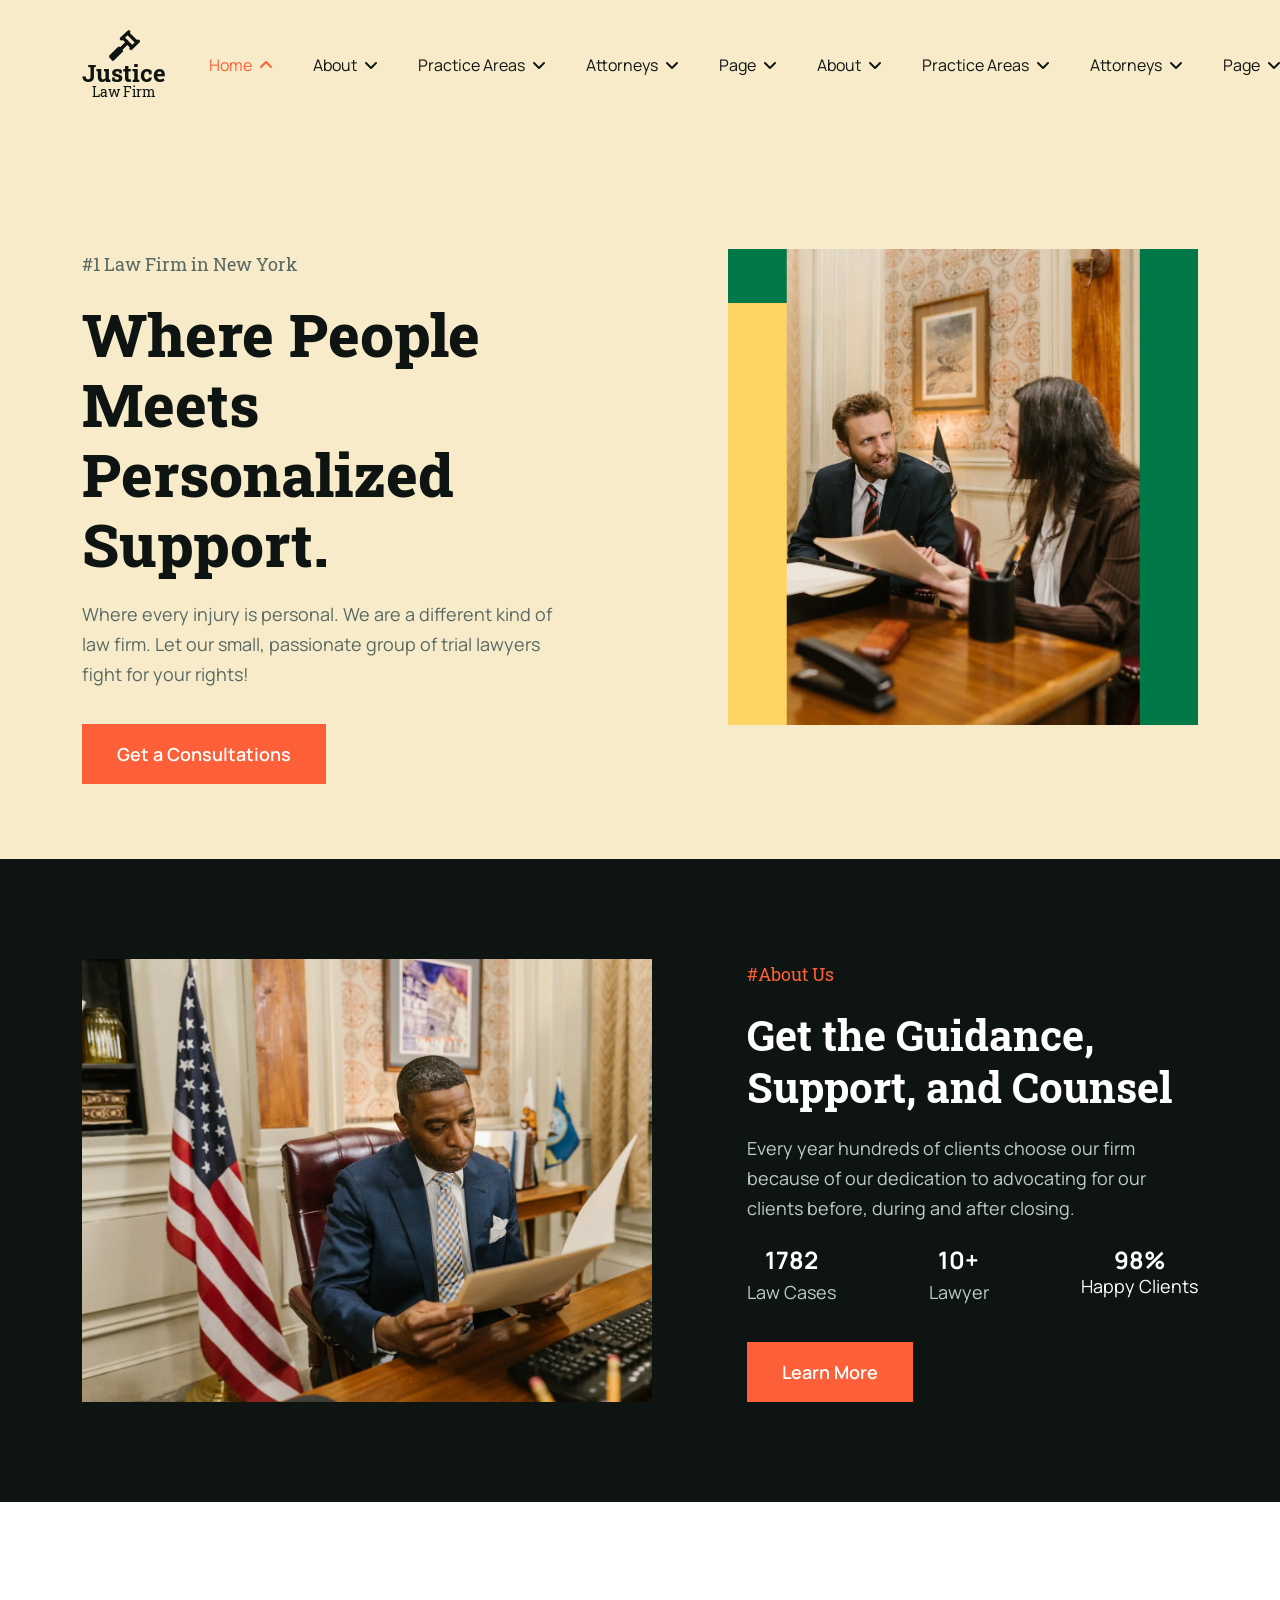
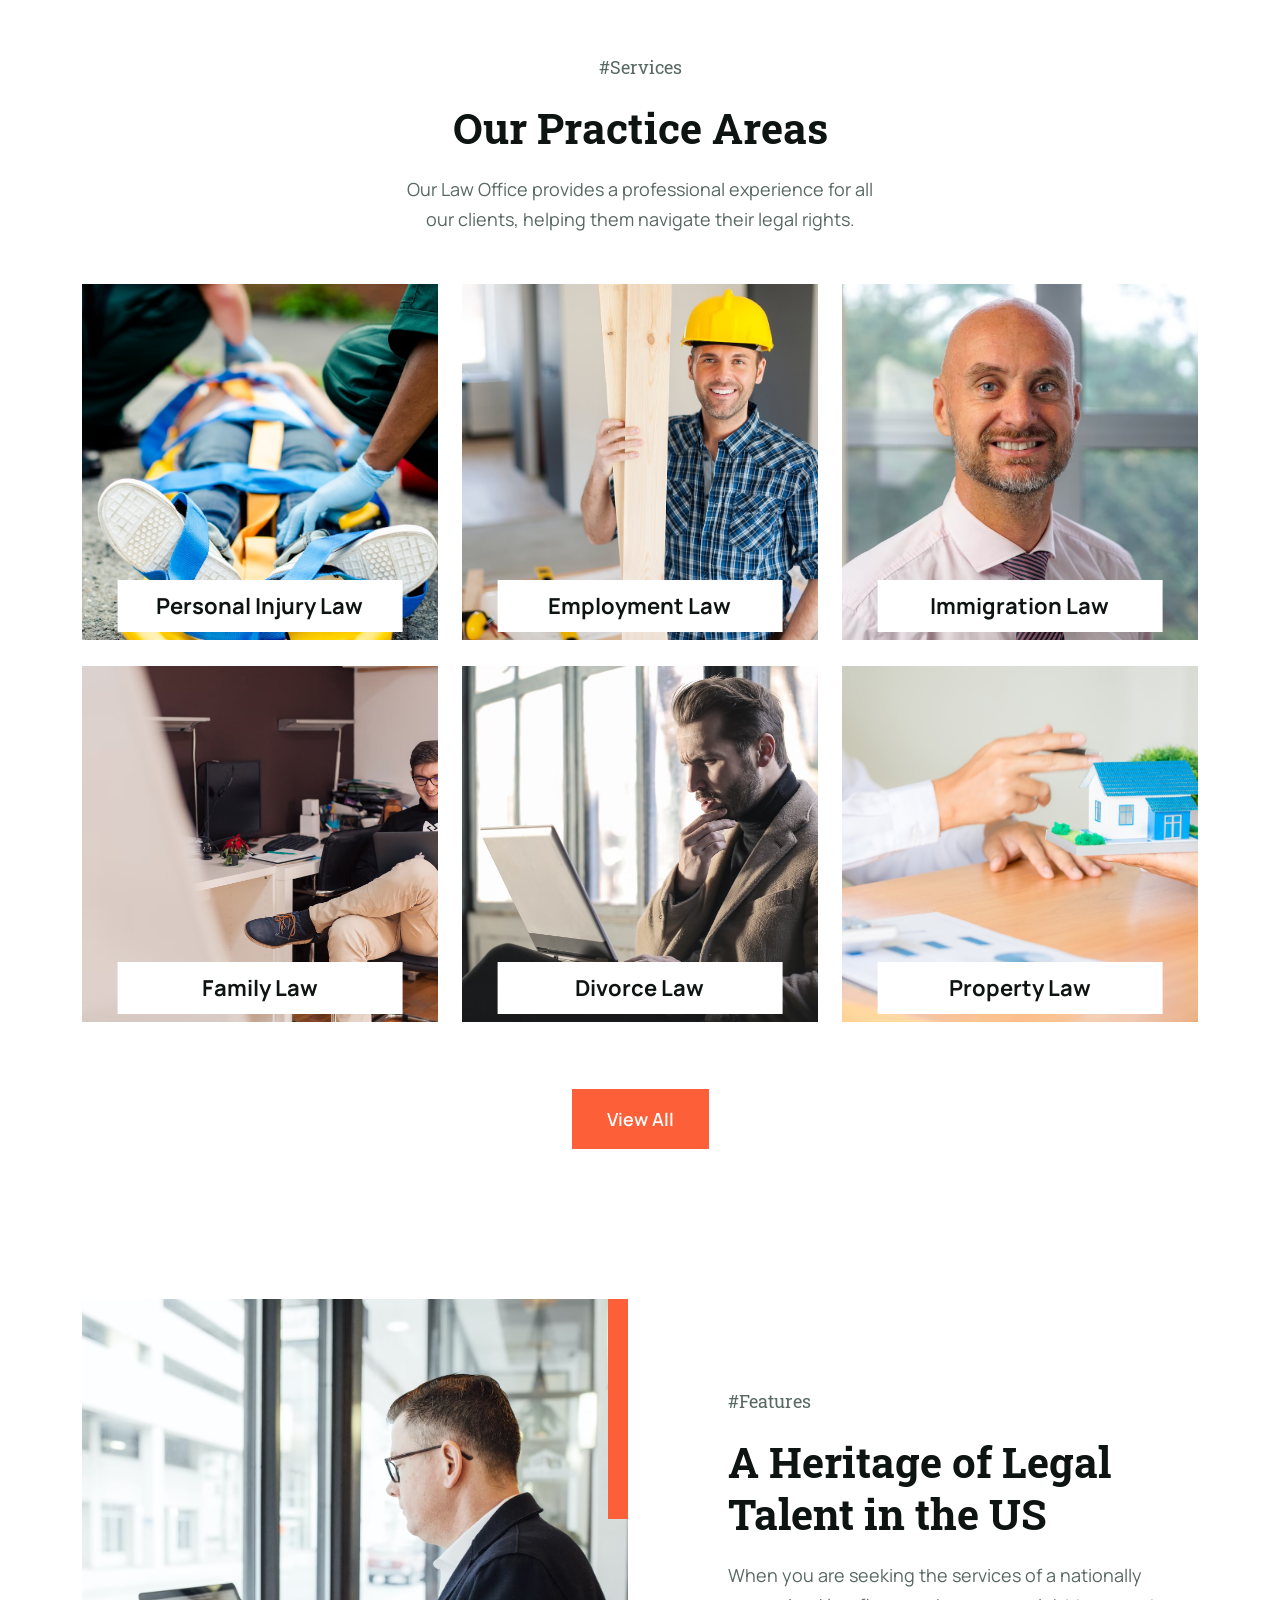
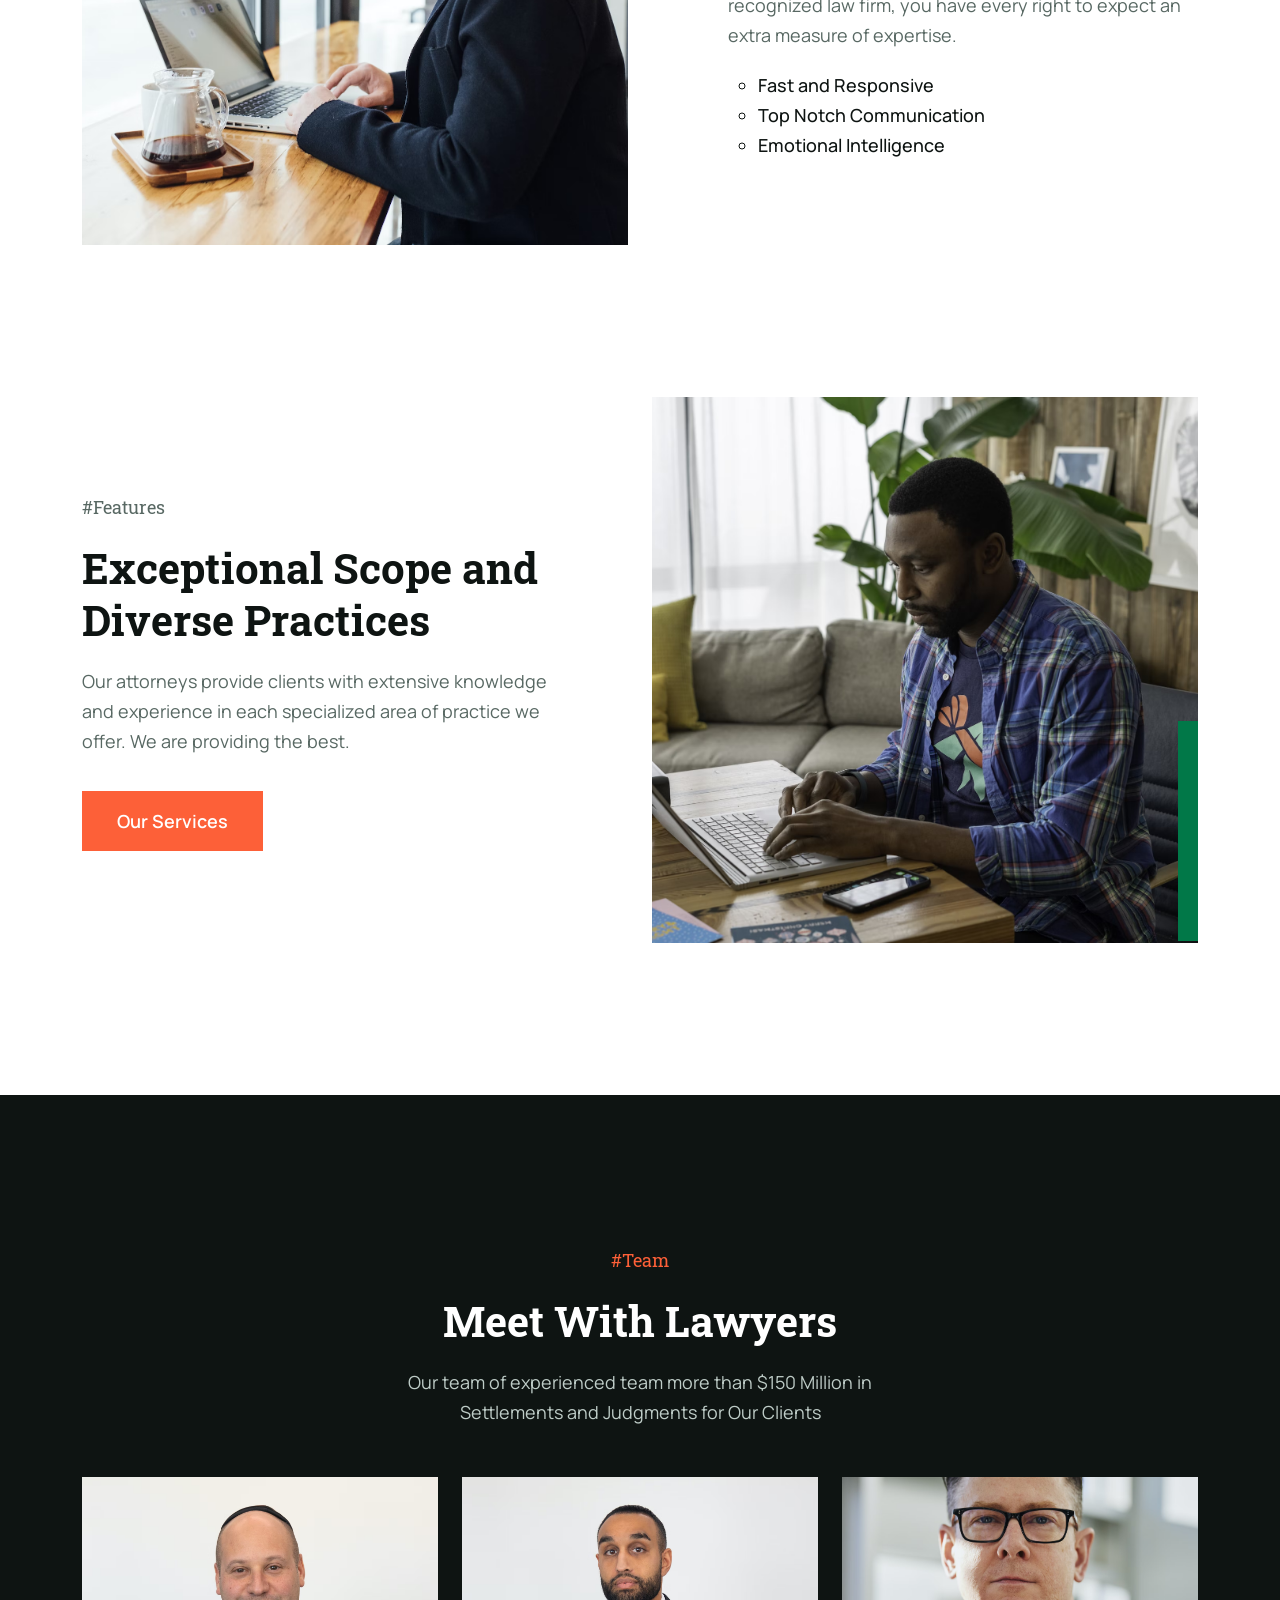
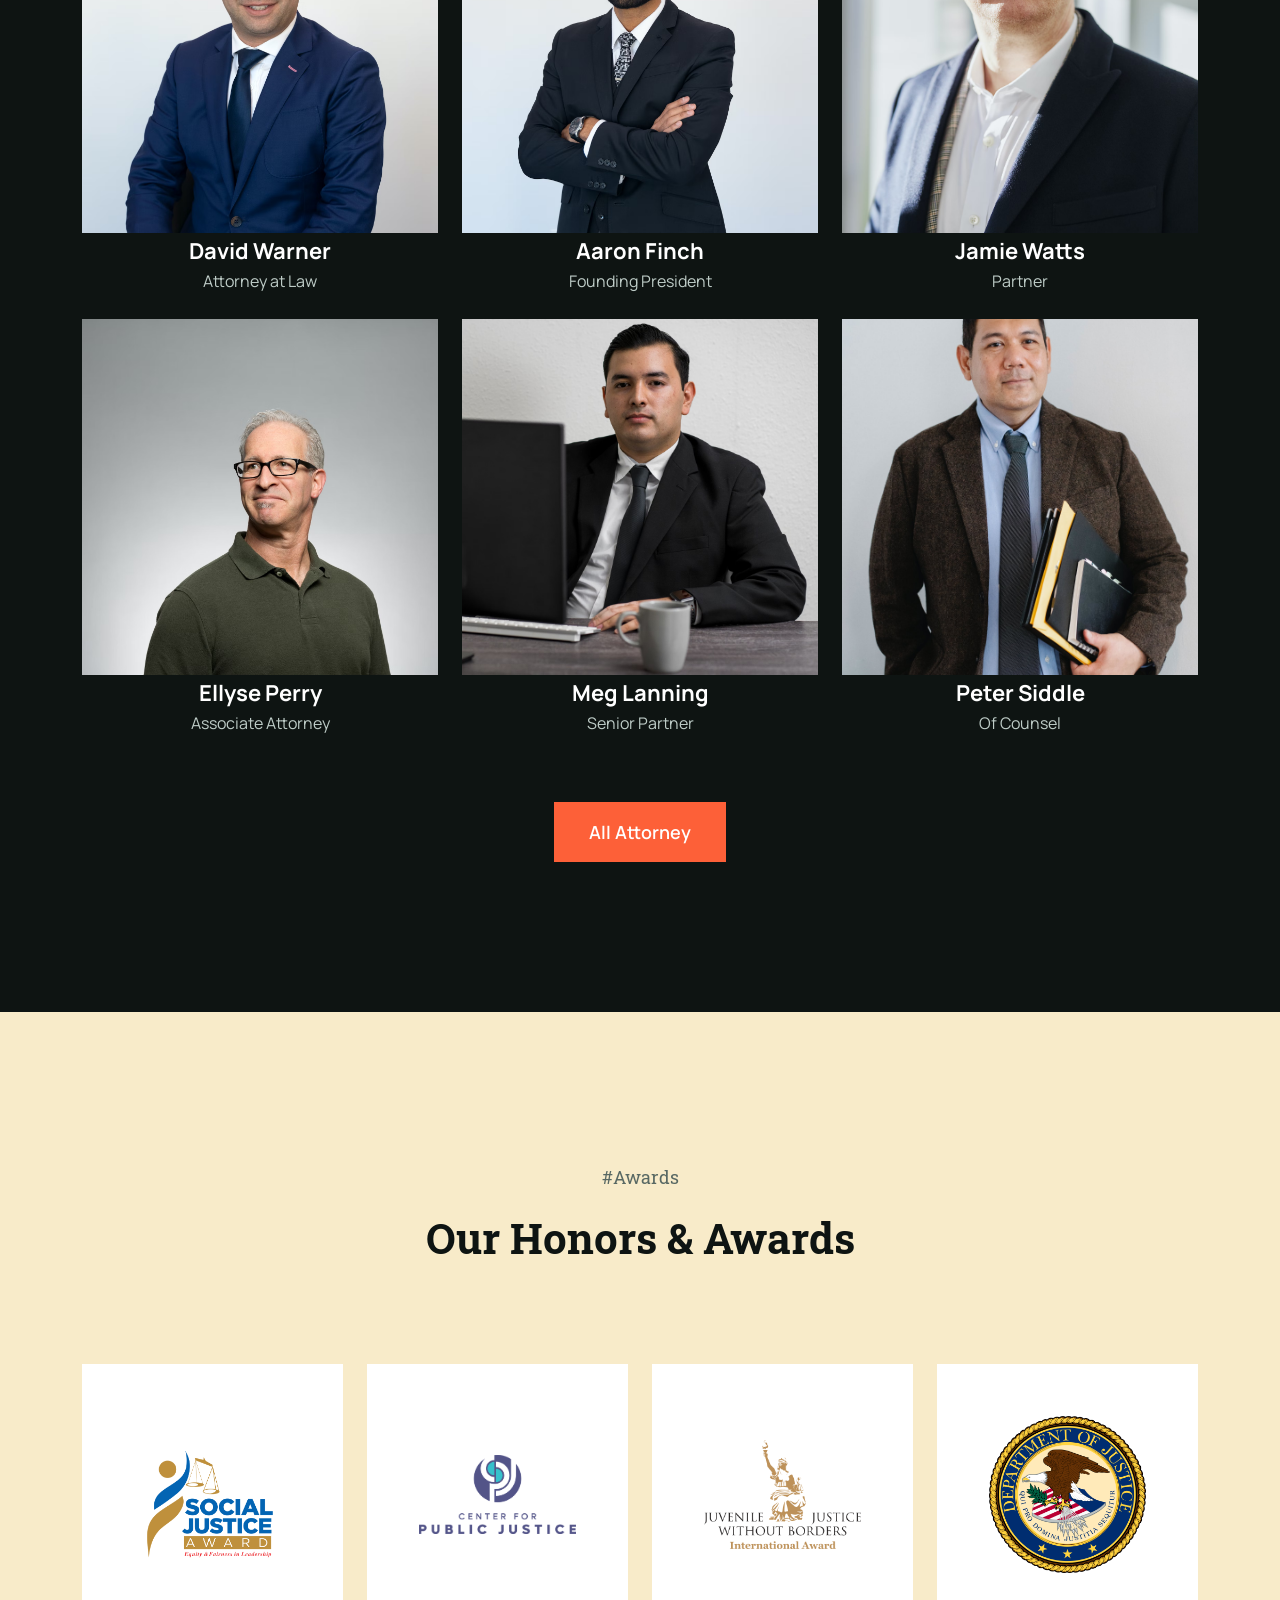
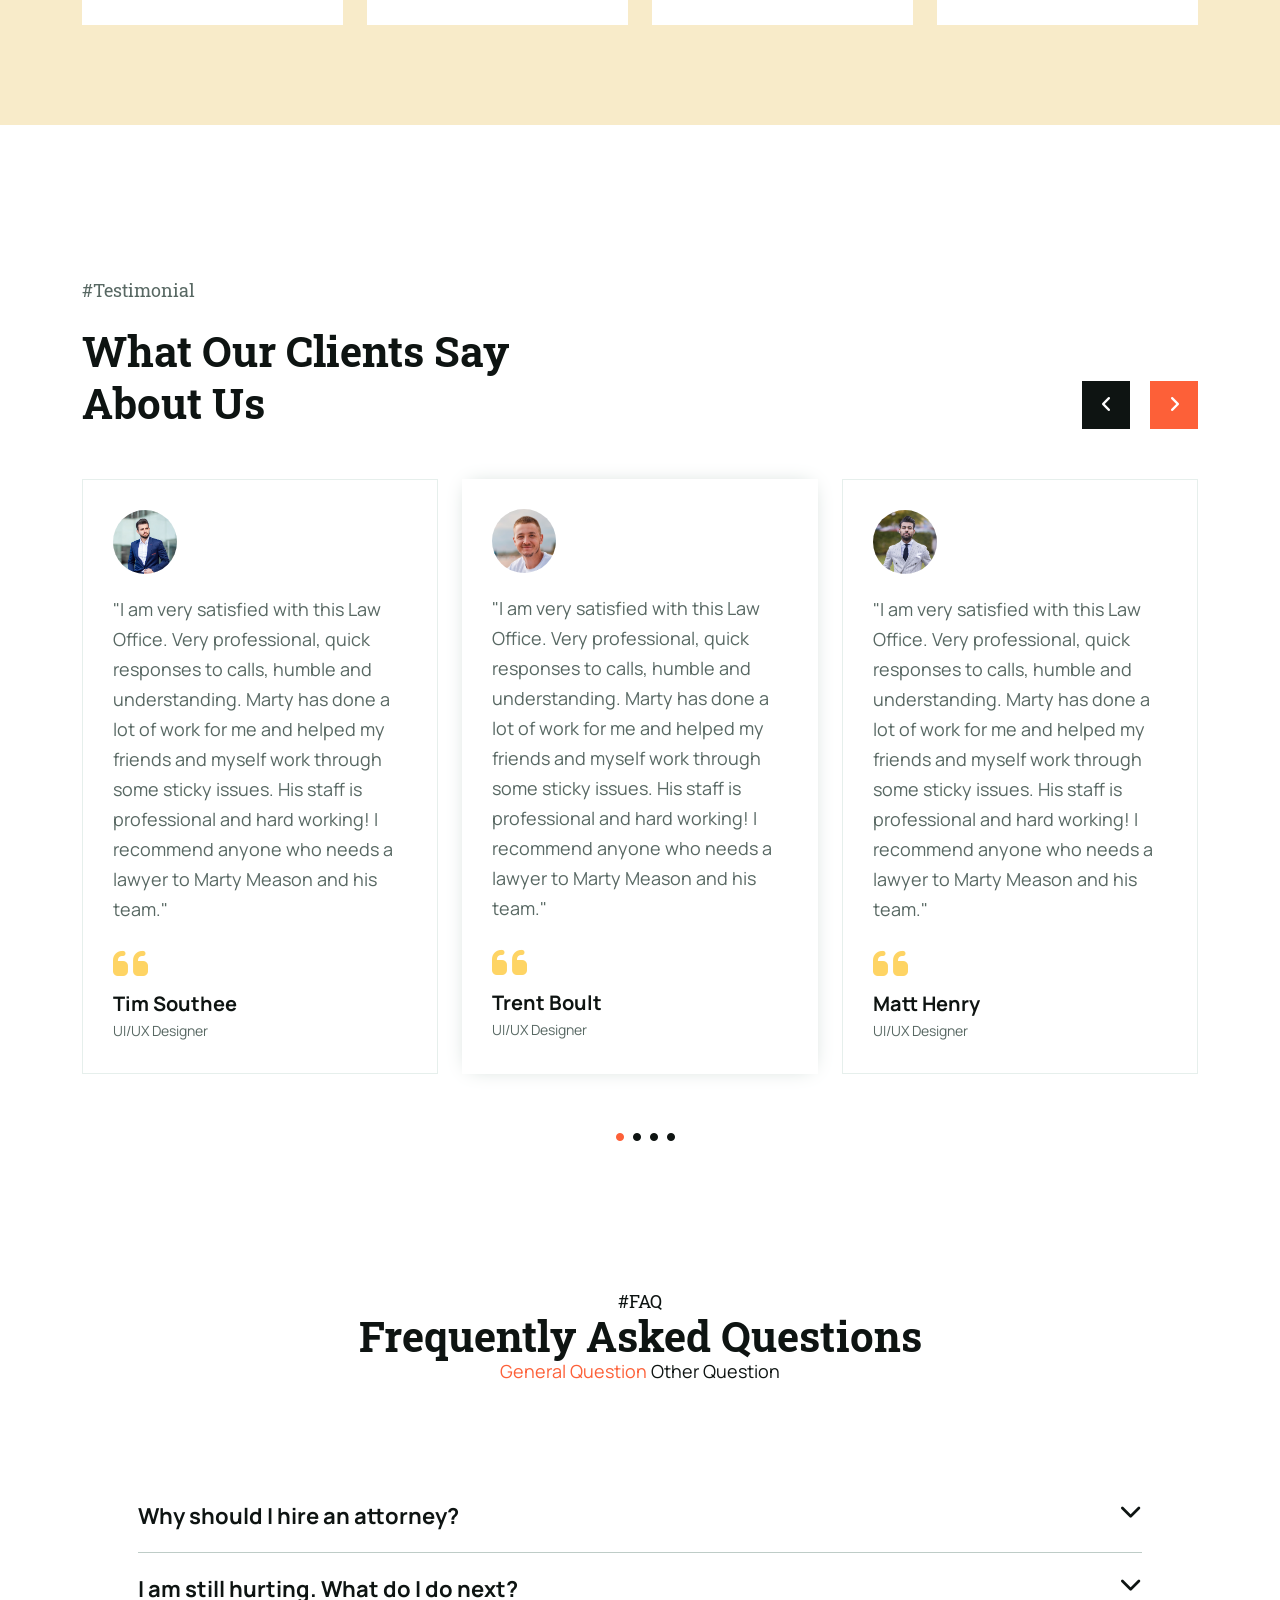
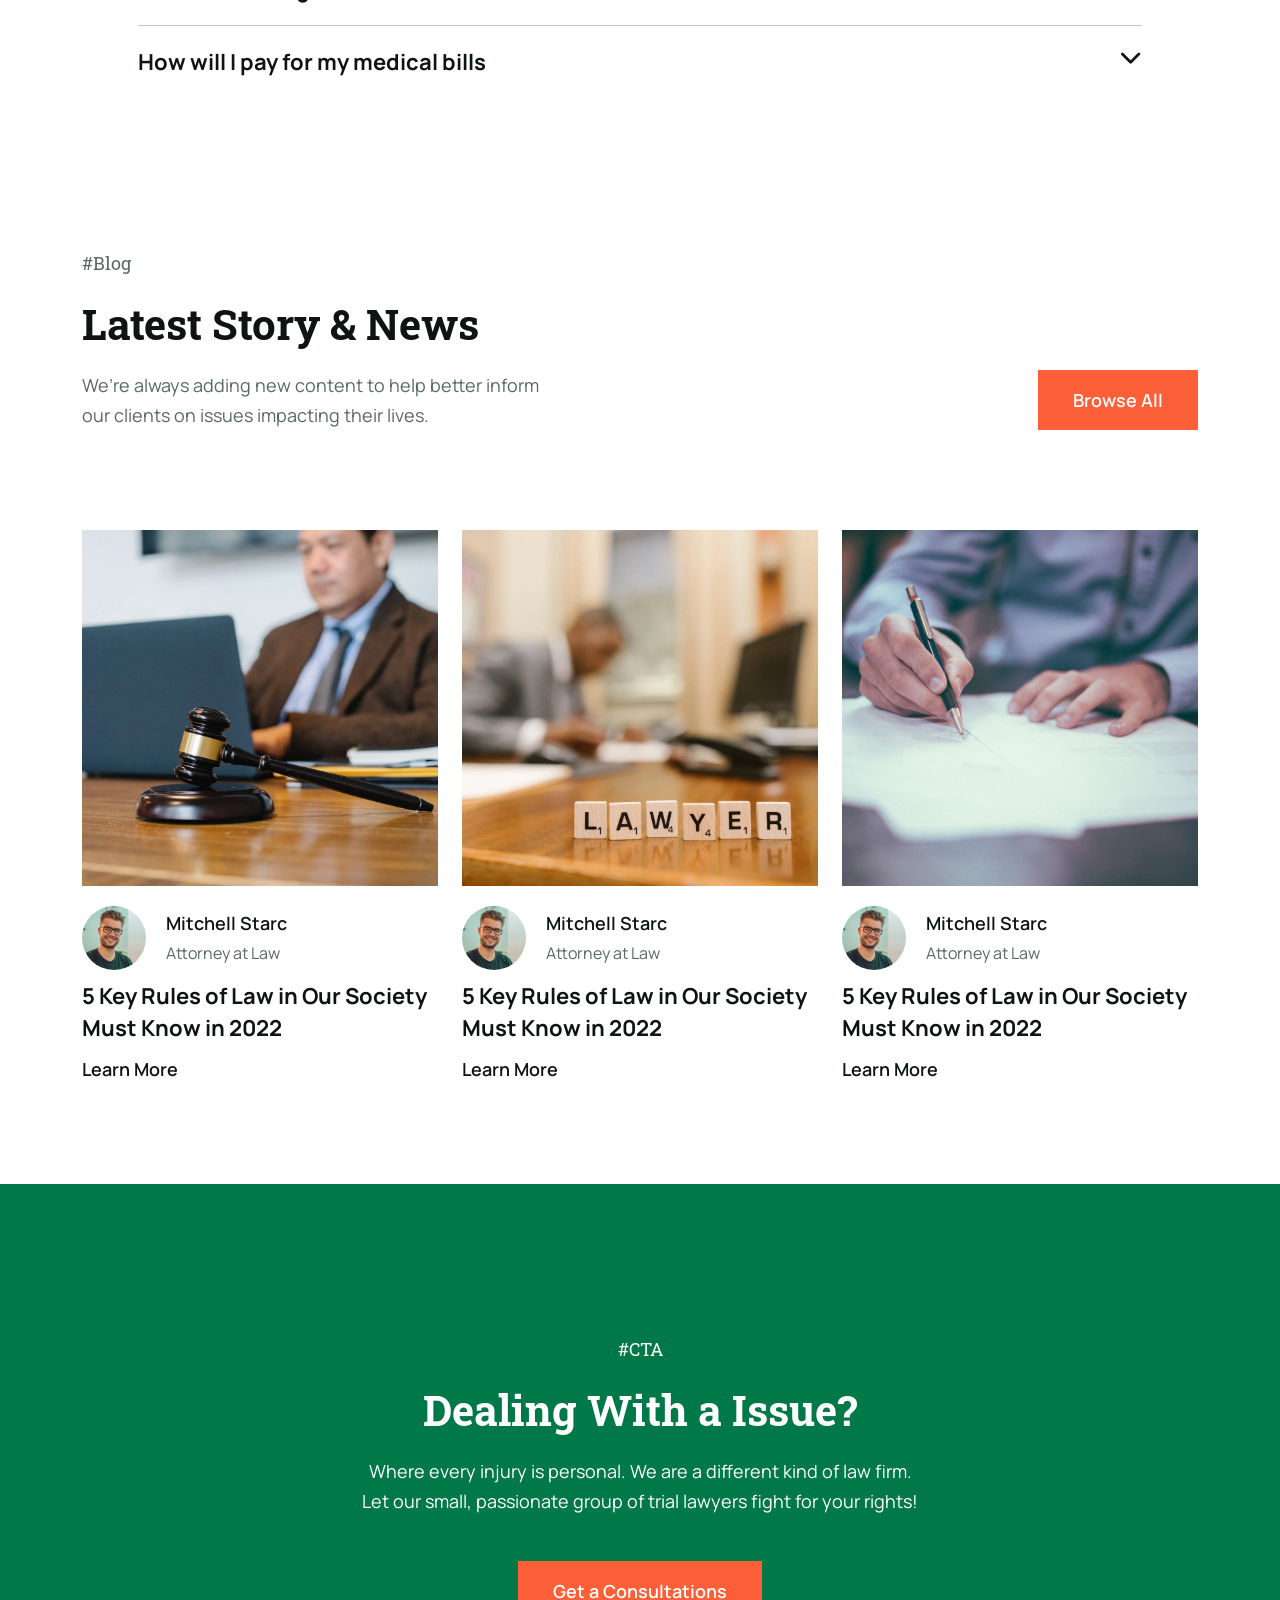
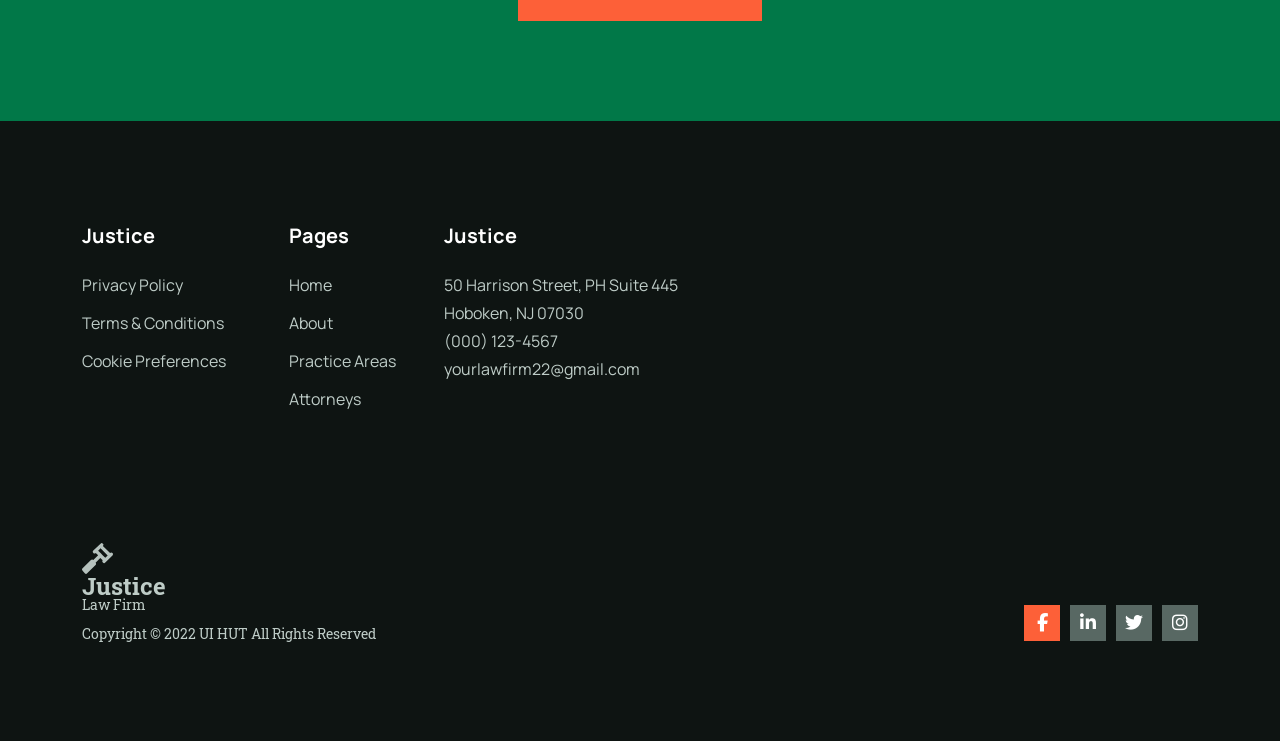
==== home.html @ 1c95f6ea "done home page" ====
<!doctype html>
<html lang="en">
    <head>
        <meta charset="UTF-8" />
        <meta name="viewport" content="width=device-width, initial-scale=1.0" />
        <title>Home</title>

        <!-- Fonts -->
        <link rel="preconnect" href="https://fonts.googleapis.com" />
        <link rel="preconnect" href="https://fonts.gstatic.com" crossorigin />
        <link
            href="https://fonts.googleapis.com/css2?family=Manrope:wght@200..800&family=Roboto+Slab:wght@100..900&display=swap"
            rel="stylesheet"
        />

        <!-- Icons -->
        <link
            rel="stylesheet"
            href="https://cdnjs.cloudflare.com/ajax/libs/font-awesome/6.7.2/css/all.css"
            integrity="sha512-GmZYQ9SKTnOea030Tbiat0Y+jhnYLIpsGAe6QTnToi8hI2nNbVMETHeK4wm4MuYMQdrc38x+sX77+kVD01eNsQ=="
            crossorigin="anonymous"
            referrerpolicy="no-referrer"
        />

        <!-- CSS -->
        <link rel="stylesheet" href="./css/reset.css" />
        <link rel="stylesheet" href="./css/grid.css" />
        <link rel="stylesheet" href="./css/home.css" />
        <link rel="stylesheet" href="./css/breakpoint.css" />

        <style></style>
    </head>
    <body>
        <div class="wrapper">
            <!-- Start header -->
            <div class="header-wrapper">
                <div class="container">
                    <div class="row">
                        <div class="col">
                            <div class="header">
                                <div class="logo-wrapper">
                                    <img
                                        src="./img/logo-icon.svg"
                                        alt=""
                                        class="logo"
                                    />
                                    <span><bold>Justice</bold></span>
                                    <span>Law Firm</span>
                                </div>

                                <label class="nav-logo" for="nav-input">
                                    <i class="fa-solid fa-bars"></i>
                                    <input
                                        type="checkbox"
                                        id="nav-input"
                                        hidden
                                    />
                                </label>

                                <label class="nav-overlay" for="nav-input">
                                </label>

                                <div class="nav">
                                    <label class="nav-close" for="nav-input">
                                        <i class="fa-solid fa-xmark"></i>
                                    </label>
                                    <div class="nav__item active">
                                        Home
                                        <i class="fa-solid fa-angle-up"></i>
                                    </div>
                                    <div class="nav__item">About</div>
                                    <div class="nav__item">Practice Areas</div>
                                    <div class="nav__item">Attorneys</div>
                                    <div class="nav__item">Page</div>
                                    <div class="nav__item">About</div>
                                    <div class="nav__item">Practice Areas</div>
                                    <div class="nav__item">Attorneys</div>
                                    <div class="nav__item">Page</div>
                                </div>

                                <div class="header-contact">
                                    <span>Call: </span>
                                    <a href="tel:000123456789"
                                        ><bold>(000) 123 456 789</bold></a
                                    >
                                </div>
                            </div>
                        </div>
                    </div>

                    <div
                        class="row row-cols-2 row-cols-md-1 gy-md-5 header-intro"
                    >
                        <div class="col">
                            <div class="header-paragraph des-wrapper">
                                <p class="sub-heading">
                                    #1 Law Firm in New York
                                </p>
                                <h1>
                                    Where People Meets Personalized Support.
                                </h1>
                                <p>
                                    Where every injury is personal. We are a
                                    different kind of law firm. Let our small,
                                    passionate group of trial lawyers fight for
                                    your rights!
                                </p>
                                <a href="#!" class="primary-btn">
                                    Get a Consultations
                                </a>
                            </div>
                        </div>
                        <div class="col">
                            <div class="header-thumb"></div>
                        </div>
                    </div>
                </div>
            </div>
            <!-- End header -->

            <!-- Start main -->
            <div class="main-wrapper">
                <!-- About-us -->
                <div class="about-us-wrapper">
                    <div class="container">
                        <div class="row about-us-content">
                            <div class="col-7">
                                <img src="./img/img_about-us.png" alt="" />
                            </div>
                            <div class="col-5 col-md-12">
                                <div class="des-wrapper ml">
                                    <p class="sub-heading active">#About Us</p>
                                    <h2>
                                        Get the Guidance, Support, and Counsel
                                    </h2>
                                    <p>
                                        Every year hundreds of clients choose
                                        our firm because of our dedication to
                                        advocating for our clients before,
                                        during and after closing.
                                    </p>
                                    <div class="about-card">
                                        <div class="about-card__item">
                                            <span>1782</span>
                                            <p>Law Cases</p>
                                        </div>
                                        <div class="about-card__item">
                                            <span>10+</span>
                                            <p>Lawyer</p>
                                        </div>
                                        <div class="about-card__item">
                                            <span>98%</span>
                                            <span>Happy Clients</span>
                                        </div>
                                    </div>
                                    <a href="#!" class="primary-btn"
                                        >Learn More</a
                                    >
                                </div>
                            </div>
                        </div>
                    </div>
                </div>

                <!-- Services -->
                <div class="services-wrapper">
                    <div class="container service-content">
                        <div class="des-wrapper">
                            <p class="sub-heading">#Services</p>
                            <h2>Our Practice Areas</h2>
                            <p>
                                Our Law Office provides a professional
                                experience for all our clients, helping them
                                navigate their legal rights.
                            </p>
                        </div>
                        <div class="row row-cols-3 row-cols-md-1 g-3">
                            <div class="col">
                                <div class="service-thumb">
                                    <img
                                        src="./img/img_services-1.png"
                                        alt=""
                                    />
                                    <a href="#!"> Personal Injury Law </a>
                                </div>
                            </div>
                            <div class="col">
                                <div class="service-thumb">
                                    <img
                                        src="./img/img_services-2.png"
                                        alt=""
                                    />
                                    <a href="#!"> Employment Law </a>
                                </div>
                            </div>
                            <div class="col">
                                <div class="service-thumb">
                                    <img
                                        src="./img/img_services-3.png"
                                        alt=""
                                    />
                                    <a href="#!"> Immigration Law </a>
                                </div>
                            </div>
                            <div class="col">
                                <div class="service-thumb">
                                    <img
                                        src="./img/img_services-4.png"
                                        alt=""
                                    />
                                    <a href="#!">Family Law</a>
                                </div>
                            </div>
                            <div class="col">
                                <div class="service-thumb">
                                    <img
                                        src="./img/img_services-5.png"
                                        alt=""
                                    />
                                    <a href="#!">Divorce Law</a>
                                </div>
                            </div>
                            <div class="col">
                                <div class="service-thumb">
                                    <img
                                        src="./img/img_services-6.png"
                                        alt=""
                                    />
                                    <a href="#!">Property Law</a>
                                </div>
                            </div>
                        </div>
                        <a href="#!" class="primary-btn">View All</a>
                    </div>

                    <!-- Features -->
                    <div class="feature-wrapper">
                        <div class="container">
                            <div class="row gy-md-5">
                                <div class="col-6 col-md-12">
                                    <div class="thumb-wrap-1">
                                        <img
                                            src="./img/img_features-1.png"
                                            alt=""
                                        />
                                    </div>
                                </div>
                                <div class="col-6 col-md-12">
                                    <div class="des-wrapper ml">
                                        <p class="sub-heading">#Features</p>
                                        <h2>
                                            A Heritage of Legal Talent in the US
                                        </h2>
                                        <p>
                                            When you are seeking the services of
                                            a nationally recognized law firm,
                                            you have every right to expect an
                                            extra measure of expertise.
                                        </p>
                                        <ul>
                                            <li>Fast and Responsive</li>
                                            <li>Top Notch Communication</li>
                                            <li>Emotional Intelligence</li>
                                        </ul>
                                    </div>
                                </div>
                            </div>
                        </div>
                    </div>

                    <div class="feature-wrapper">
                        <div class="container">
                            <div class="row gy-md-5">
                                <div class="col-6 col-md-12">
                                    <div class="des-wrapper">
                                        <p class="sub-heading">#Features</p>
                                        <h2>
                                            Exceptional Scope and Diverse
                                            Practices
                                        </h2>
                                        <p>
                                            Our attorneys provide clients with
                                            extensive knowledge and experience
                                            in each specialized area of practice
                                            we offer. We are providing the best.
                                        </p>
                                        <a href="" class="primary-btn"
                                            >Our Services</a
                                        >
                                    </div>
                                </div>
                                <div class="col-6 col-md-12">
                                    <div class="thumb-wrap-2 ml">
                                        <img
                                            src="./img/img_features-2.png"
                                            alt=""
                                        />
                                    </div>
                                </div>
                            </div>
                        </div>
                    </div>

                    <!-- Team -->
                    <div class="team-wrapper">
                        <div class="container team-content">
                            <div class="des-wrapper">
                                <p class="sub-heading active">#Team</p>
                                <h2>Meet With Lawyers</h2>
                                <p>
                                    Our team of experienced team more than $150
                                    Million in Settlements and Judgments for Our
                                    Clients
                                </p>
                            </div>
                            <div
                                class="row row-cols-3 row-cols-md-1 g-3 gy-md-4"
                            >
                                <div class="col">
                                    <div class="team-thumb">
                                        <img
                                            src="./img/img_lawyer-1.png"
                                            alt=""
                                        />
                                        <a href="#!" class="primary-btn">
                                            View Profile
                                        </a>
                                        <div class="lawyer-info">
                                            <span>David Warner</span>
                                            <span>Attorney at Law</span>
                                        </div>
                                    </div>
                                </div>
                                <div class="col">
                                    <div class="team-thumb">
                                        <img
                                            src="./img/img_lawyer-2.png"
                                            alt=""
                                        />
                                        <a href="#!" class="primary-btn">
                                            View Profile
                                        </a>
                                        <div class="lawyer-info">
                                            <span>Aaron Finch</span>
                                            <span>Founding President</span>
                                        </div>
                                    </div>
                                </div>
                                <div class="col">
                                    <div class="team-thumb">
                                        <img
                                            src="./img/img_lawyer-3.png"
                                            alt=""
                                        />
                                        <a href="#!" class="primary-btn">
                                            View Profile
                                        </a>
                                        <div class="lawyer-info">
                                            <span>Jamie Watts</span>
                                            <span>Partner</span>
                                        </div>
                                    </div>
                                </div>
                                <div class="col">
                                    <div class="team-thumb">
                                        <img
                                            src="./img/img_lawyer-4.png"
                                            alt=""
                                        />
                                        <a href="#!" class="primary-btn">
                                            View Profile
                                        </a>
                                        <div class="lawyer-info">
                                            <span>Ellyse Perry</span>
                                            <span>Associate Attorney</span>
                                        </div>
                                    </div>
                                </div>
                                <div class="col">
                                    <div class="team-thumb">
                                        <img
                                            src="./img/img_lawyer-5.png"
                                            alt=""
                                        />
                                        <a href="#!" class="primary-btn">
                                            View Profile
                                        </a>
                                        <div class="lawyer-info">
                                            <span>Meg Lanning</span>
                                            <span>Senior Partner</span>
                                        </div>
                                    </div>
                                </div>
                                <div class="col">
                                    <div class="team-thumb">
                                        <img
                                            src="./img/img_lawyer-6.png"
                                            alt=""
                                        />
                                        <a href="#!" class="primary-btn">
                                            View Profile
                                        </a>
                                        <div class="lawyer-info">
                                            <span>Peter Siddle</span>
                                            <span>Of Counsel</span>
                                        </div>
                                    </div>
                                </div>
                            </div>
                            <a href="#!" class="primary-btn">All Attorney</a>
                        </div>
                    </div>

                    <!-- Awards -->
                    <div class="awards-wrapper">
                        <div class="container awards-content">
                            <div class="des-wrapper">
                                <p class="sub-heading">#Awards</p>
                                <h2>Our Honors & Awards</h2>
                            </div>
                            <div class="row row-cols-4 row-cols-md-1 gy-md-5">
                                <div class="col">
                                    <div class="awards-thumb">
                                        <img
                                            src="./img/img_award-1.png"
                                            alt=""
                                        />
                                    </div>
                                </div>
                                <div class="col">
                                    <div class="awards-thumb">
                                        <img
                                            src="./img/img_award-2.png"
                                            alt=""
                                        />
                                    </div>
                                </div>
                                <div class="col">
                                    <div class="awards-thumb">
                                        <img
                                            src="./img/img_award-3.png"
                                            alt=""
                                        />
                                    </div>
                                </div>
                                <div class="col">
                                    <div class="awards-thumb">
                                        <img
                                            src="./img/img_award-4.png"
                                            alt=""
                                        />
                                    </div>
                                </div>
                            </div>
                        </div>
                    </div>
                    <!-- End Awards -->

                    <!-- Start Testimonial -->
                    <div class="testimonial-wrapper">
                        <div class="container">
                            <div class="testimonial-header">
                                <div class="des-wrapper">
                                    <p class="sub-heading">#Testimonial</p>
                                    <h2>What Our Clients Say About Us</h2>
                                </div>
                                <div class="testimonial-header__breadcrumb">
                                    <div>
                                        <i class="fa-solid fa-angle-left"></i>
                                    </div>
                                    <div>
                                        <i class="fa-solid fa-angle-right"></i>
                                    </div>
                                </div>
                            </div>
                            <div class="testimonial-content">
                                <div
                                    class="row row-cols-3 row-cols-md-1 gy-md-4"
                                >
                                    <div class="col">
                                        <div class="testimonial-card">
                                            <img
                                                src="./img/img_client-1.png"
                                                alt=""
                                            />
                                            <p>
                                                "I am very satisfied with this
                                                Law Office. Very professional,
                                                quick responses to calls, humble
                                                and understanding. Marty has
                                                done a lot of work for me and
                                                helped my friends and myself
                                                work through some sticky issues.
                                                His staff is professional and
                                                hard working! I recommend anyone
                                                who needs a lawyer to Marty
                                                Meason and his team."
                                            </p>
                                            <div
                                                class="testimonial-card__footer"
                                            >
                                                <i
                                                    class="fa-solid fa-quote-left"
                                                >
                                                </i>
                                                <h3>Tim Southee</h3>
                                                <span>UI/UX Designer</span>
                                            </div>
                                        </div>
                                    </div>
                                    <div class="col">
                                        <div
                                            class="testimonial-card middle-card"
                                        >
                                            <img
                                                src="./img/img_client-2.png"
                                                alt=""
                                            />
                                            <p>
                                                "I am very satisfied with this
                                                Law Office. Very professional,
                                                quick responses to calls, humble
                                                and understanding. Marty has
                                                done a lot of work for me and
                                                helped my friends and myself
                                                work through some sticky issues.
                                                His staff is professional and
                                                hard working! I recommend anyone
                                                who needs a lawyer to Marty
                                                Meason and his team."
                                            </p>
                                            <div
                                                class="testimonial-card__footer"
                                            >
                                                <i
                                                    class="fa-solid fa-quote-left"
                                                >
                                                </i>
                                                <h3>Trent Boult</h3>
                                                <span>UI/UX Designer</span>
                                            </div>
                                        </div>
                                    </div>
                                    <div class="col">
                                        <div class="testimonial-card">
                                            <img
                                                src="./img/img_client-3.png"
                                                alt=""
                                            />
                                            <p>
                                                "I am very satisfied with this
                                                Law Office. Very professional,
                                                quick responses to calls, humble
                                                and understanding. Marty has
                                                done a lot of work for me and
                                                helped my friends and myself
                                                work through some sticky issues.
                                                His staff is professional and
                                                hard working! I recommend anyone
                                                who needs a lawyer to Marty
                                                Meason and his team."
                                            </p>
                                            <div
                                                class="testimonial-card__footer"
                                            >
                                                <i
                                                    class="fa-solid fa-quote-left"
                                                >
                                                </i>
                                                <h3>Matt Henry</h3>
                                                <span>UI/UX Designer</span>
                                            </div>
                                        </div>
                                    </div>
                                </div>
                            </div>
                            <div class="testimonial-footer">
                                <i class="fa-solid fa-circle active"></i>
                                <i class="fa-solid fa-circle"></i>
                                <i class="fa-solid fa-circle"></i>
                                <i class="fa-solid fa-circle"></i>
                            </div>
                        </div>
                    </div>
                    <!-- End Testimonial -->

                    <!-- Start FQA -->
                    <div class="faq-wrapper">
                        <div class="container">
                            <div class="">
                                <p class="sub-heading">#FAQ</p>
                                <h2>Frequently Asked Questions</h2>
                                <a href="#!" class="active">General Question</a>
                                <a href="#!">Other Question</a>
                            </div>

                            <ul class="faq-content">
                                <li class="faq-item">
                                    <div class="faq-item__title">
                                        <p>Why should I hire an attorney?</p>
                                        <i class="fa-solid fa-chevron-down"></i>
                                    </div>
                                    <p class="faq-item__text">
                                        When you are faced with a personal
                                        injury, the physical and emotional
                                        burden should not be taken for granted.
                                        Hiring an attorney not only provides
                                        trusted legal guidance but someone to
                                        stand in your corner when you need it
                                        most. Insurance companies are seeking
                                        their best interest and not your own, so
                                        it’s always a good idea to seek counsel.
                                    </p>
                                </li>
                                <li class="faq-item">
                                    <div class="faq-item__title">
                                        <p>
                                            I am still hurting. What do I do
                                            next?
                                        </p>
                                        <i class="fa-solid fa-chevron-down"></i>
                                    </div>
                                    <p class="faq-item__text">
                                        When you are faced with a personal
                                        injury, the physical and emotional
                                        burden should not be taken for granted.
                                        Hiring an attorney not only provides
                                        trusted legal guidance but someone to
                                        stand in your corner when you need it
                                        most. Insurance companies are seeking
                                        their best interest and not your own, so
                                        it’s always a good idea to seek counsel.
                                    </p>
                                </li>
                                <li class="faq-item">
                                    <div class="faq-item__title">
                                        <p>
                                            How will I pay for my medical bills
                                        </p>
                                        <i class="fa-solid fa-chevron-down"></i>
                                    </div>
                                    <p class="faq-item__text">
                                        When you are faced with a personal
                                        injury, the physical and emotional
                                        burden should not be taken for granted.
                                        Hiring an attorney not only provides
                                        trusted legal guidance but someone to
                                        stand in your corner when you need it
                                        most. Insurance companies are seeking
                                        their best interest and not your own, so
                                        it’s always a good idea to seek counsel.
                                    </p>
                                </li>
                            </ul>
                        </div>
                    </div>
                    <!-- End FQA -->

                    <!-- Start Blog -->
                    <div class="blog-wrapper">
                        <div class="container">
                            <div class="blog-header">
                                <div class="des-wrapper">
                                    <p class="sub-heading">#Blog</p>
                                    <h2>Latest Story & News</h2>
                                    <p>
                                        We’re always adding new content to help
                                        better inform our clients on issues
                                        impacting their lives.
                                    </p>
                                </div>
                                <div class="blog-header__btn">
                                    <a href="#!" class="primary-btn"
                                        >Browse All</a
                                    >
                                </div>
                            </div>
                            <div class="blog-content">
                                <div
                                    class="row row-cols-3 row-cols-md-1 gy-md-4"
                                >
                                    <div class="col">
                                        <div class="blog-card">
                                            <img
                                                class="thumb"
                                                src="./img/img_blog-1.png"
                                                alt=""
                                            />
                                            <div class="info">
                                                <div class="author-wrapper">
                                                    <img
                                                        class="author-avt"
                                                        src="./img/img_blog-author.png"
                                                        alt=""
                                                    />
                                                    <div class="author-info">
                                                        <span>
                                                            Mitchell Starc
                                                        </span>
                                                        <span>
                                                            Attorney at Law
                                                        </span>
                                                    </div>
                                                </div>
                                                <p class="card-title">
                                                    5 Key Rules of Law in Our
                                                    Society Must Know in 2022
                                                </p>
                                                <div class="blog-link">
                                                    Learn More
                                                </div>
                                            </div>
                                        </div>
                                    </div>
                                    <div class="col">
                                        <div class="blog-card">
                                            <img
                                                class="thumb"
                                                src="./img/img_blog-2.png"
                                                alt=""
                                            />
                                            <div class="info">
                                                <div class="author-wrapper">
                                                    <img
                                                        class="author-avt"
                                                        src="./img/img_blog-author.png"
                                                        alt=""
                                                    />
                                                    <div class="author-info">
                                                        <span>
                                                            Mitchell Starc
                                                        </span>
                                                        <span>
                                                            Attorney at Law
                                                        </span>
                                                    </div>
                                                </div>
                                                <p class="card-title">
                                                    5 Key Rules of Law in Our
                                                    Society Must Know in 2022
                                                </p>
                                                <div class="blog-link">
                                                    Learn More
                                                </div>
                                            </div>
                                        </div>
                                    </div>
                                    <div class="col">
                                        <div class="blog-card">
                                            <img
                                                class="thumb"
                                                src="./img/img_blog-3.png"
                                                alt=""
                                            />
                                            <div class="info">
                                                <div class="author-wrapper">
                                                    <img
                                                        class="author-avt"
                                                        src="./img/img_blog-author.png"
                                                        alt=""
                                                    />
                                                    <div class="author-info">
                                                        <span>
                                                            Mitchell Starc
                                                        </span>
                                                        <span>
                                                            Attorney at Law
                                                        </span>
                                                    </div>
                                                </div>
                                                <p class="card-title">
                                                    5 Key Rules of Law in Our
                                                    Society Must Know in 2022
                                                </p>
                                                <div class="blog-link">
                                                    Learn More
                                                </div>
                                            </div>
                                        </div>
                                    </div>
                                </div>
                            </div>
                        </div>
                    </div>
                    <!-- End Blog -->

                    <!-- Start CTA -->
                    <div class="cta-wrapper">
                        <div class="container">
                            <div class="des-wrapper">
                                <p class="sub-heading">#CTA</p>
                                <h2>Dealing With a Issue?</h2>
                                <p>
                                    Where every injury is personal. We are a
                                    different kind of law firm. Let our small,
                                    passionate group of trial lawyers fight for
                                    your rights!
                                </p>
                            </div>
                            <a href="#!" class="primary-btn">
                                Get a Consultations
                            </a>
                        </div>
                    </div>
                    <!-- End CTA -->
                </div>
            </div>
            <!-- End main -->

            <!-- Start footer -->
            <div class="footer-wrapper">
                <div class="container footer-inner">
                    <div>
                        <div class="footer-content">
                            <div class="row gy-md-3">
                                <div class="col col-md-12">
                                    <p class="title">Justice</p>
                                    <div class="item-wrapper">
                                        <ul>
                                            <li>
                                                <a href="#!" class="item">
                                                    Privacy Policy
                                                </a>
                                            </li>
                                            <li>
                                                <a href="#!" class="item">
                                                    Terms & Conditions
                                                </a>
                                            </li>
                                            <li>
                                                <a href="#!" class="item">
                                                    Cookie Preferences
                                                </a>
                                            </li>
                                        </ul>
                                    </div>
                                </div>
                                <div class="col-3 col-md-12">
                                    <p class="title">Pages</p>
                                    <div class="item-wrapper">
                                        <ul>
                                            <li>
                                                <a href="#!" class="item">
                                                    Home
                                                </a>
                                            </li>
                                            <li>
                                                <a href="#!" class="item">
                                                    About
                                                </a>
                                            </li>
                                            <li>
                                                <a href="#!" class="item">
                                                    Practice Areas
                                                </a>
                                            </li>
                                            <li>
                                                <a href="#!" class="item">
                                                    Attorneys
                                                </a>
                                            </li>
                                        </ul>
                                    </div>
                                </div>
                                <div class="col-5 col-md-12">
                                    <p class="title">Justice</p>
                                    <div class="item-wrapper">
                                        <span>
                                            50 Harrison Street, PH Suite 445
                                            Hoboken, NJ 07030 <br />
                                            (000) 123-4567 <br />
                                            yourlawfirm22@gmail.com
                                        </span>
                                    </div>
                                </div>
                            </div>
                        </div>
                        <div class="address-wrapper">
                            <iframe
                                src="https://www.google.com/maps/embed?pb=!1m18!1m12!1m3!1d924.5051956734412!2d106.76986413335942!3d10.893951314306545!2m3!1f0!2f0!3f0!3m2!1i1024!2i768!4f13.1!3m3!1m2!1s0x3174d97bb07a102f%3A0xfb41da2eda7e260d!2sCAM%20Coffee%20and%20Mood!5e0!3m2!1svi!2s!4v1792656068567!5m2!1svi!2s"
                                height="270px"
                                style="border: 0"
                                allowfullscreen=""
                                loading="lazy"
                                referrerpolicy="strict-origin-when-cross-origin"
                            ></iframe>
                        </div>
                    </div>
                    <div>
                        <div class="logo-wrapper">
                            <img
                                src="./img/logo-icon.svg"
                                alt=""
                                class="logo"
                            />
                            <span><bold>Justice</bold></span>
                            <span>Law Firm</span>
                            <span
                                >Copyright © 2022 UI HUT All Rights Reserved
                            </span>
                        </div>
                        <div class="social-link">
                            <a href="#!">
                                <i class="fa-brands fa-facebook-f"></i>
                            </a>
                            <a href="#!">
                                <i class="fa-brands fa-linkedin-in"></i>
                            </a>
                            <a href="#!">
                                <i class="fa-brands fa-twitter"></i>
                            </a>
                            <a href="#!">
                                <i class="fa-brands fa-instagram"></i>
                            </a>
                        </div>
                    </div>
                </div>
            </div>
            <!-- End footer -->
        </div>
    </body>
</html>
---- css/grid.css ----
* {
    box-sizing: border-box;
}

.container {
    --spacer: 24px;
    --columns: 12;

    max-width: 1320px;
    margin-left: auto;
    margin-right: auto;
    padding-left: calc(var(--spacer) / 2);
    padding-right: calc(var(--spacer) / 2);
}

.row {
    --spacer-x: var(--spacer);
    --spacer-y: 0;

    display: flex;
    flex-wrap: wrap;

    margin-left: calc(var(--spacer-x) / 2 * -1);
    margin-right: calc(var(--spacer-x) / 2 * -1);
    margin-top: calc(var(--spacer-y) * -1);
}

.col {
    flex: 1 0 0;
}

.col,
.row > [class*="col-"] {
    padding-left: calc(var(--spacer-x) / 2);
    padding-right: calc(var(--spacer-x) / 2);
    margin-top: var(--spacer-y);
}

.row > [class*="col-"] {
    flex-basis: calc(100% / var(--columns) * var(--col-numbers));
}

.col,
.row[class*="col-"] > * {
    flex-basis: calc(100% / var(--row-cols-number));
}

.col,
.row > [class*="col-"] {
    margin-left: calc(100% / var(--columns) * var(--col-offset-number));
}

/* Offset */
.offset-1 {
    --col-offset-number: 1;
}

.offset-2 {
    --col-offset-number: 2;
}

.offset-3 {
    --col-offset-number: 3;
}

.offset-4 {
    --col-offset-number: 4;
}

.offset-5 {
    --col-offset-number: 5;
}

.offset-6 {
    --col-offset-number: 6;
}

.offset-7 {
    --col-offset-number: 7;
}

.offset-8 {
    --col-offset-number: 8;
}

.offset-9 {
    --col-offset-number: 9;
}

.offset-10 {
    --col-offset-number: 10;
}

.offset-11 {
    --col-offset-number: 11;
}

/* Row-columns */
.row-cols-1 {
    --row-cols-number: 1;
}

.row-cols-2 {
    --row-cols-number: 2;
}

.row-cols-3 {
    --row-cols-number: 3;
}

.row-cols-4 {
    --row-cols-number: 4;
}

.row-cols-5 {
    --row-cols-number: 5;
}

.row-cols-6 {
    --row-cols-number: 6;
}

/* Gutters */
.g-0,
.gx-0 {
    --spacer-x: 0;
}

.g-1,
.gx-1 {
    --spacer-x: calc(var(--spacer) * 0.25);
}

.g-2,
.gx-2 {
    --spacer-x: calc(var(--spacer) * 0.5);
}

.g-3,
.gx-3 {
    --spacer-x: var(--spacer);
}

.g-4,
.gx-4 {
    --spacer-x: calc(var(--spacer) * 1.5);
}

.g-5,
.gx-5 {
    --spacer-x: calc(var(--spacer) * 3);
}

.g-0,
.gy-0 {
    --spacer-y: 0;
}

.g-1,
.gy-1 {
    --spacer-y: calc(var(--spacer) * 0.25);
}

.g-2,
.gy-2 {
    --spacer-y: calc(var(--spacer) * 0.5);
}

.g-3,
.gy-3 {
    --spacer-y: var(--spacer);
}

.g-4,
.gy-4 {
    --spacer-y: calc(var(--spacer) * 1.5);
}

.g-5,
.gy-5 {
    --spacer-y: calc(var(--spacer) * 3);
}

/* col-number */
.col-1 {
    --col-numbers: 1;
}

.col-2 {
    --col-numbers: 2;
}

.col-3 {
    --col-numbers: 3;
}

.col-4 {
    --col-numbers: 4;
}

.col-5 {
    --col-numbers: 5;
}

.col-6 {
    --col-numbers: 6;
}

.col-7 {
    --col-numbers: 7;
}

.col-8 {
    --col-numbers: 8;
}

.col-9 {
    --col-numbers: 9;
}

.col-10 {
    --col-numbers: 10;
}

.col-11 {
    --col-numbers: 11;
}

.col-12 {
    --col-numbers: 12;
}

/* xl */
@media (max-width: 1399.98px) {
    .container {
        max-width: 1140px;
    }

    /* Offset */
    .offset-xl-1 {
        --col-offset-number: 1;
    }

    .offset-xl-2 {
        --col-offset-number: 2;
    }

    .offset-xl-3 {
        --col-offset-number: 3;
    }

    .offset-xl-4 {
        --col-offset-number: 4;
    }

    .offset-xl-5 {
        --col-offset-number: 5;
    }

    .offset-xl-6 {
        --col-offset-number: 6;
    }

    .offset-xl-7 {
        --col-offset-number: 7;
    }

    .offset-xl-8 {
        --col-offset-number: 8;
    }

    .offset-xl-9 {
        --col-offset-number: 9;
    }

    .offset-xl-10 {
        --col-offset-number: 10;
    }

    .offset-xl-11 {
        --col-offset-number: 11;
    }

    /* Row-columns */
    .row-cols-xl-1 {
        --row-cols-number: 1;
    }

    .row-cols-xl-2 {
        --row-cols-number: 2;
    }

    .row-cols-xl-3 {
        --row-cols-number: 3;
    }

    .row-cols-xl-4 {
        --row-cols-number: 4;
    }

    .row-cols-xl-5 {
        --row-cols-number: 5;
    }

    .row-cols-xl-6 {
        --row-cols-number: 6;
    }

    /* Gutters */
    .g-xl-0,
    .gx-xl-0 {
        --spacer-x: 0;
    }

    .g-xl-1,
    .gx-xl-1 {
        --spacer-x: calc(var(--spacer) * 0.25);
    }

    .g-xl-2,
    .gx-xl-2 {
        --spacer-x: calc(var(--spacer) * 0.5);
    }

    .g-xl-3,
    .gx-xl-3 {
        --spacer-x: var(--spacer);
    }

    .g-xl-4,
    .gx-xl-4 {
        --spacer-x: calc(var(--spacer) * 1.5);
    }

    .g-xl-5,
    .gx-xl-5 {
        --spacer-x: calc(var(--spacer) * 3);
    }

    .g-xl-0,
    .gy-xl-0 {
        --spacer-y: 0;
    }

    .g-xl-1,
    .gy-xl-1 {
        --spacer-y: calc(var(--spacer) * 0.25);
    }

    .g-xl-2,
    .gy-xl-2 {
        --spacer-y: calc(var(--spacer) * 0.5);
    }

    .g-xl-3,
    .gy-xl-3 {
        --spacer-y: var(--spacer);
    }

    .g-xl-4,
    .gy-xl-4 {
        --spacer-y: calc(var(--spacer) * 1.5);
    }

    .g-xl-5,
    .gy-xl-5 {
        --spacer-y: calc(var(--spacer) * 3);
    }

    /* col-number */
    .col-xl-1 {
        --col-numbers: 1;
    }

    .col-xl-2 {
        --col-numbers: 2;
    }

    .col-xl-3 {
        --col-numbers: 3;
    }

    .col-xl-4 {
        --col-numbers: 4;
    }

    .col-xl-5 {
        --col-numbers: 5;
    }

    .col-xl-6 {
        --col-numbers: 6;
    }

    .col-xl-7 {
        --col-numbers: 7;
    }

    .col-xl-8 {
        --col-numbers: 8;
    }

    .col-xl-9 {
        --col-numbers: 9;
    }

    .col-xl-10 {
        --col-numbers: 10;
    }

    .col-xl-11 {
        --col-numbers: 11;
    }

    .col-xl-12 {
        --col-numbers: 12;
    }
}

/* lg */
@media (max-width: 1199.98px) {
    .container {
        max-width: 960px;
    }

    /* Offset */
    .offset-lg-1 {
        --col-offset-number: 1;
    }

    .offset-lg-2 {
        --col-offset-number: 2;
    }

    .offset-lg-3 {
        --col-offset-number: 3;
    }

    .offset-lg-4 {
        --col-offset-number: 4;
    }

    .offset-lg-5 {
        --col-offset-number: 5;
    }

    .offset-lg-6 {
        --col-offset-number: 6;
    }

    .offset-lg-7 {
        --col-offset-number: 7;
    }

    .offset-lg-8 {
        --col-offset-number: 8;
    }

    .offset-lg-9 {
        --col-offset-number: 9;
    }

    .offset-lg-10 {
        --col-offset-number: 10;
    }

    .offset-lg-11 {
        --col-offset-number: 11;
    }

    /* Row-columns */
    .row-cols-lg-1 {
        --row-cols-number: 1;
    }

    .row-cols-lg-2 {
        --row-cols-number: 2;
    }

    .row-cols-lg-3 {
        --row-cols-number: 3;
    }

    .row-cols-lg-4 {
        --row-cols-number: 4;
    }

    .row-cols-lg-5 {
        --row-cols-number: 5;
    }

    .row-cols-lg-6 {
        --row-cols-number: 6;
    }

    /* Gutters */
    .g-lg-0,
    .gx-lg-0 {
        --spacer-x: 0;
    }

    .g-lg-1,
    .gx-lg-1 {
        --spacer-x: calc(var(--spacer) * 0.25);
    }

    .g-lg-2,
    .gx-lg-2 {
        --spacer-x: calc(var(--spacer) * 0.5);
    }

    .g-lg-3,
    .gx-lg-3 {
        --spacer-x: var(--spacer);
    }

    .g-lg-4,
    .gx-lg-4 {
        --spacer-x: calc(var(--spacer) * 1.5);
    }

    .g-lg-5,
    .gx-lg-5 {
        --spacer-x: calc(var(--spacer) * 3);
    }

    .g-lg-0,
    .gy-lg-0 {
        --spacer-y: 0;
    }

    .g-lg-1,
    .gy-lg-1 {
        --spacer-y: calc(var(--spacer) * 0.25);
    }

    .g-lg-2,
    .gy-lg-2 {
        --spacer-y: calc(var(--spacer) * 0.5);
    }

    .g-lg-3,
    .gy-lg-3 {
        --spacer-y: var(--spacer);
    }

    .g-lg-4,
    .gy-lg-4 {
        --spacer-y: calc(var(--spacer) * 1.5);
    }

    .g-lg-5,
    .gy-lg-5 {
        --spacer-y: calc(var(--spacer) * 3);
    }

    /* col-number */
    .col-lg-1 {
        --col-numbers: 1;
    }

    .col-lg-2 {
        --col-numbers: 2;
    }

    .col-lg-3 {
        --col-numbers: 3;
    }

    .col-lg-4 {
        --col-numbers: 4;
    }

    .col-lg-5 {
        --col-numbers: 5;
    }

    .col-lg-6 {
        --col-numbers: 6;
    }

    .col-lg-7 {
        --col-numbers: 7;
    }

    .col-lg-8 {
        --col-numbers: 8;
    }

    .col-lg-9 {
        --col-numbers: 9;
    }

    .col-lg-10 {
        --col-numbers: 10;
    }

    .col-lg-11 {
        --col-numbers: 11;
    }

    .col-lg-12 {
        --col-numbers: 12;
    }
}

/* md */
@media (max-width: 991.98px) {
    .container {
        max-width: 720px;
    }

    /* Offset */
    .offset-md-1 {
        --col-offset-number: 1;
    }

    .offset-md-2 {
        --col-offset-number: 2;
    }

    .offset-md-3 {
        --col-offset-number: 3;
    }

    .offset-md-4 {
        --col-offset-number: 4;
    }

    .offset-md-5 {
        --col-offset-number: 5;
    }

    .offset-md-6 {
        --col-offset-number: 6;
    }

    .offset-md-7 {
        --col-offset-number: 7;
    }

    .offset-md-8 {
        --col-offset-number: 8;
    }

    .offset-md-9 {
        --col-offset-number: 9;
    }

    .offset-md-10 {
        --col-offset-number: 10;
    }

    .offset-md-11 {
        --col-offset-number: 11;
    }

    /* Row-columns */
    .row-cols-md-1 {
        --row-cols-number: 1;
    }

    .row-cols-md-2 {
        --row-cols-number: 2;
    }

    .row-cols-md-3 {
        --row-cols-number: 3;
    }

    .row-cols-md-4 {
        --row-cols-number: 4;
    }

    .row-cols-md-5 {
        --row-cols-number: 5;
    }

    .row-cols-md-6 {
        --row-cols-number: 6;
    }

    /* Gutters */
    .g-md-0,
    .gx-md-0 {
        --spacer-x: 0;
    }

    .g-md-1,
    .gx-md-1 {
        --spacer-x: calc(var(--spacer) * 0.25);
    }

    .g-md-2,
    .gx-md-2 {
        --spacer-x: calc(var(--spacer) * 0.5);
    }

    .g-md-3,
    .gx-md-3 {
        --spacer-x: var(--spacer);
    }

    .g-md-4,
    .gx-md-4 {
        --spacer-x: calc(var(--spacer) * 1.5);
    }

    .g-md-5,
    .gx-md-5 {
        --spacer-x: calc(var(--spacer) * 3);
    }

    .g-md-0,
    .gy-md-0 {
        --spacer-y: 0;
    }

    .g-md-1,
    .gy-md-1 {
        --spacer-y: calc(var(--spacer) * 0.25);
    }

    .g-md-2,
    .gy-md-2 {
        --spacer-y: calc(var(--spacer) * 0.5);
    }

    .g-md-3,
    .gy-md-3 {
        --spacer-y: var(--spacer);
    }

    .g-md-4,
    .gy-md-4 {
        --spacer-y: calc(var(--spacer) * 1.5);
    }

    .g-md-5,
    .gy-md-5 {
        --spacer-y: calc(var(--spacer) * 3);
    }

    /* col-number */
    .col-md-1 {
        --col-numbers: 1;
    }

    .col-md-2 {
        --col-numbers: 2;
    }

    .col-md-3 {
        --col-numbers: 3;
    }

    .col-md-4 {
        --col-numbers: 4;
    }

    .col-md-5 {
        --col-numbers: 5;
    }

    .col-md-6 {
        --col-numbers: 6;
    }

    .col-md-7 {
        --col-numbers: 7;
    }

    .col-md-8 {
        --col-numbers: 8;
    }

    .col-md-9 {
        --col-numbers: 9;
    }

    .col-md-10 {
        --col-numbers: 10;
    }

    .col-md-11 {
        --col-numbers: 11;
    }

    .col-md-12 {
        --col-numbers: 12;
    }
}

/* sm */
@media (max-width: 767.98px) {
    .container {
        max-width: 540px;
    }

    /* Offset */
    .offset-sm-1 {
        --col-offset-number: 1;
    }

    .offset-sm-2 {
        --col-offset-number: 2;
    }

    .offset-sm-3 {
        --col-offset-number: 3;
    }

    .offset-sm-4 {
        --col-offset-number: 4;
    }

    .offset-sm-5 {
        --col-offset-number: 5;
    }

    .offset-sm-6 {
        --col-offset-number: 6;
    }

    .offset-sm-7 {
        --col-offset-number: 7;
    }

    .offset-sm-8 {
        --col-offset-number: 8;
    }

    .offset-sm-9 {
        --col-offset-number: 9;
    }

    .offset-sm-10 {
        --col-offset-number: 10;
    }

    .offset-sm-11 {
        --col-offset-number: 11;
    }

    /* Row-columns */
    .row-cols-sm-1 {
        --row-cols-number: 1;
    }

    .row-cols-sm-2 {
        --row-cols-number: 2;
    }

    .row-cols-sm-3 {
        --row-cols-number: 3;
    }

    .row-cols-sm-4 {
        --row-cols-number: 4;
    }

    .row-cols-sm-5 {
        --row-cols-number: 5;
    }

    .row-cols-sm-6 {
        --row-cols-number: 6;
    }

    /* Gutters */
    .g-sm-0,
    .gx-sm-0 {
        --spacer-x: 0;
    }

    .g-sm-1,
    .gx-sm-1 {
        --spacer-x: calc(var(--spacer) * 0.25);
    }

    .g-sm-2,
    .gx-sm-2 {
        --spacer-x: calc(var(--spacer) * 0.5);
    }

    .g-sm-3,
    .gx-sm-3 {
        --spacer-x: var(--spacer);
    }

    .g-sm-4,
    .gx-sm-4 {
        --spacer-x: calc(var(--spacer) * 1.5);
    }

    .g-sm-5,
    .gx-sm-5 {
        --spacer-x: calc(var(--spacer) * 3);
    }

    .g-sm-0,
    .gy-sm-0 {
        --spacer-y: 0;
    }

    .g-sm-1,
    .gy-sm-1 {
        --spacer-y: calc(var(--spacer) * 0.25);
    }

    .g-sm-2,
    .gy-sm-2 {
        --spacer-y: calc(var(--spacer) * 0.5);
    }

    .g-sm-3,
    .gy-sm-3 {
        --spacer-y: var(--spacer);
    }

    .g-sm-4,
    .gy-sm-4 {
        --spacer-y: calc(var(--spacer) * 1.5);
    }

    .g-sm-5,
    .gy-sm-5 {
        --spacer-y: calc(var(--spacer) * 3);
    }

    /* col-number */
    .col-sm-1 {
        --col-numbers: 1;
    }

    .col-sm-2 {
        --col-numbers: 2;
    }

    .col-sm-3 {
        --col-numbers: 3;
    }

    .col-sm-4 {
        --col-numbers: 4;
    }

    .col-sm-5 {
        --col-numbers: 5;
    }

    .col-sm-6 {
        --col-numbers: 6;
    }

    .col-sm-7 {
        --col-numbers: 7;
    }

    .col-sm-8 {
        --col-numbers: 8;
    }

    .col-sm-9 {
        --col-numbers: 9;
    }

    .col-sm-10 {
        --col-numbers: 10;
    }

    .col-sm-11 {
        --col-numbers: 11;
    }

    .col-sm-12 {
        --col-numbers: 12;
    }
}

/* xs */
@media (max-width: 575.98px) {
    .container {
        max-width: 100%;
    }

    /* Offset */
    .offset-xs-1 {
        --col-offset-number: 1;
    }

    .offset-xs-2 {
        --col-offset-number: 2;
    }

    .offset-xs-3 {
        --col-offset-number: 3;
    }

    .offset-xs-4 {
        --col-offset-number: 4;
    }

    .offset-xs-5 {
        --col-offset-number: 5;
    }

    .offset-xs-6 {
        --col-offset-number: 6;
    }

    .offset-xs-7 {
        --col-offset-number: 7;
    }

    .offset-xs-8 {
        --col-offset-number: 8;
    }

    .offset-xs-9 {
        --col-offset-number: 9;
    }

    .offset-xs-10 {
        --col-offset-number: 10;
    }

    .offset-xs-11 {
        --col-offset-number: 11;
    }

    /* Row-columns */
    .row-cols-xs-1 {
        --row-cols-number: 1;
    }

    .row-cols-xs-2 {
        --row-cols-number: 2;
    }

    .row-cols-xs-3 {
        --row-cols-number: 3;
    }

    .row-cols-xs-4 {
        --row-cols-number: 4;
    }

    .row-cols-xs-5 {
        --row-cols-number: 5;
    }

    .row-cols-xs-6 {
        --row-cols-number: 6;
    }

    /* Gutters */
    .g-xs-0,
    .gx-xs-0 {
        --spacer-x: 0;
    }

    .g-xs-1,
    .gx-xs-1 {
        --spacer-x: calc(var(--spacer) * 0.25);
    }

    .g-xs-2,
    .gx-xs-2 {
        --spacer-x: calc(var(--spacer) * 0.5);
    }

    .g-xs-3,
    .gx-xs-3 {
        --spacer-x: var(--spacer);
    }

    .g-xs-4,
    .gx-xs-4 {
        --spacer-x: calc(var(--spacer) * 1.5);
    }

    .g-xs-5,
    .gx-xs-5 {
        --spacer-x: calc(var(--spacer) * 3);
    }

    .g-xs-0,
    .gy-xs-0 {
        --spacer-y: 0;
    }

    .g-xs-1,
    .gy-xs-1 {
        --spacer-y: calc(var(--spacer) * 0.25);
    }

    .g-xs-2,
    .gy-xs-2 {
        --spacer-y: calc(var(--spacer) * 0.5);
    }

    .g-xs-3,
    .gy-xs-3 {
        --spacer-y: var(--spacer);
    }

    .g-xs-4,
    .gy-xs-4 {
        --spacer-y: calc(var(--spacer) * 1.5);
    }

    .g-xs-5,
    .gy-xs-5 {
        --spacer-y: calc(var(--spacer) * 3);
    }

    /* col-number */
    .col-xs-1 {
        --col-numbers: 1;
    }

    .col-xs-2 {
        --col-numbers: 2;
    }

    .col-xs-3 {
        --col-numbers: 3;
    }

    .col-xs-4 {
        --col-numbers: 4;
    }

    .col-xs-5 {
        --col-numbers: 5;
    }

    .col-xs-6 {
        --col-numbers: 6;
    }

    .col-xs-7 {
        --col-numbers: 7;
    }

    .col-xs-8 {
        --col-numbers: 8;
    }

    .col-xs-9 {
        --col-numbers: 9;
    }

    .col-xs-10 {
        --col-numbers: 10;
    }

    .col-xs-11 {
        --col-numbers: 11;
    }

    .col-xs-12 {
        --col-numbers: 12;
    }
}
---- css/home.css ----
:root {
    --heading-font: "Roboto Slab", serif;
    --body-font: "Manrope", sans-serif;
    --background-color: #f8ebc9;
    --second-color: #017848;
    --primary-color: #fd6038;
    --third-color: #fed464;
    --black: #0e1412;
    --white: #ffff;
    --grey: #586863;
    --light-grey: #beccc7;
}

html {
    font-size: 62.5%;
    box-sizing: border-box;
}

body {
    font-size: 1.8rem;
    font-family: var(--body-font);
    color: var(--black);
}

a,
button,
textarea,
select,
form {
    color: inherit;
    font-family: inherit;
    font-weight: inherit;
    font-size: inherit;
}

h1,
h2,
h3,
h4,
h5,
h6 {
    font-family: var(--heading-font);
    font-weight: 700;
}

h2 {
    font-size: 4.2rem;
    line-height: 52px;
}

h3 {
    font-size: 2rem;
    line-height: 30px;
}

bold {
    font-weight: 700;
}

.active {
    color: var(--primary-color) !important;
}

.sub-heading {
    font-family: var(--heading-font);
}

.primary-btn {
    color: var(--white);
    background-color: var(--primary-color);
    font-weight: 600;
    padding: 15px 35px;
    border: none;
    margin-top: 15px;
}

a.primary-btn {
    display: inline-block;
    width: fit-content;
    height: 60px;
    line-height: 30px;
    text-decoration: none;
}

.ml {
    margin-left: auto;
}

.des-wrapper {
    max-width: 470px;
    height: 100%;

    display: flex;
    flex-direction: column;
    justify-content: center;
    gap: 20px;
}

.des-wrapper p {
    line-height: 30px;
    color: var(--grey);
}

/* Header */
.header-wrapper {
    background: var(--background-color);
    min-height: 859px;
}

.header {
    display: flex;
    justify-content: space-between;
    align-items: center;
    font-size: 1.6rem;
    font-weight: 400;

    margin-top: 30px;
}

.logo-wrapper {
    display: flex;
    flex-direction: column;
    align-items: center;
}

.logo {
    width: 31px;
    height: 31px;
}

.logo-wrapper span {
    font-family: var(--heading-font);
    font-size: 1.4rem;
}

.logo-wrapper span:first-of-type {
    font-size: 2.4rem;
}

.nav-logo i {
    font-size: 3rem;
    display: none;
}

.nav-close {
    opacity: 0;
    visibility: hidden;
    font-size: 3rem;
}

.nav {
    display: flex;
}

.nav__item {
    display: inline-flex;
    align-items: center;
    gap: 7px;
    padding: 20px;
    line-height: 2.8rem;
    transition: all 0.3s ease-in-out;
}

.nav__item:hover {
    color: var(--primary-color);
}

.nav__item:not(:first-of-type)::after {
    content: "\f107";
    font-family: "Font Awesome 6 Free";
    font-weight: 900;
}

.header-contact a {
    font-size: 2.2rem;
    text-decoration: none;
}

/* header-intro */
.header-intro {
    margin-top: 150px;
}

.header-paragraph {
    max-width: 570px;
    height: 100%;
    display: flex;
    flex-direction: column;
    justify-content: center;
    gap: 20px;
}

.header-paragraph h1 {
    font-size: 6rem;
    font-weight: 800;
    line-height: 70px;
}

.header-paragraph p:not(:first-of-type) {
    max-width: 470px;
    line-height: 30px;
}

.header-thumb {
    position: relative;
    max-width: 470px;
    height: 476px;
    background-color: var(--second-color);
    margin-left: auto;
}

.header-thumb::before {
    content: "";
    background-image: url(../img/img_header-thumb.png);
    background-size: cover;
    background-position: center;
    background-repeat: no-repeat;
    min-width: 75%;
    height: 476px;

    position: absolute;
    z-index: 5;
    left: 50%;
    translate: -50% 0;
    top: 0;
}

.header-thumb::after {
    content: "";
    width: 170px;
    height: 422px;
    background-color: var(--third-color);

    position: absolute;
    left: 0;
    bottom: 0;
}

/* Main */
.about-us-wrapper {
    background-color: var(--black);
    color: var(--white);
}

.about-us-content {
    padding: 100px 0;
}

.about-us-wrapper img {
    max-width: 570px;
    height: 100%;
    object-fit: cover;
}

.about-us-wrapper p {
    color: var(--light-grey);
}

.about-card {
    width: 100%;
    display: flex;
    justify-content: space-between;
}

.about-card__item span {
    display: block;
    text-align: center;
}

.about-card__item span:first-of-type {
    font-size: 2.4rem;
    line-height: 3.4rem;
    font-weight: 700;
}

/* Services */
.services-wrapper {
    margin-top: 150px;
}

.service-content {
    display: flex;
    flex-direction: column;
    gap: 50px;
    align-items: center;
    text-align: center;
}

.service-thumb {
    position: relative;
}

.service-thumb img {
    width: 100%;
    height: 100%;
    aspect-ratio: 1/1;
    object-fit: cover;
}

.service-thumb a {
    position: absolute;
    bottom: 10px;
    left: 50%;
    translate: -50% 0;
    width: 80%;
    font-size: 2.2rem;
    font-weight: 700;

    text-decoration: none;
    color: var(--black);
    background-color: var(--white);
    padding: 15px 35px;

    transition: all 0.3s ease-in-out;
}

.service-thumb a:hover {
    color: var(--white);
    background: var(--primary-color);
}

/* Features */
.feature-wrapper {
    margin-top: 150px;
}

.feature-wrapper img {
    position: relative;
    width: 100%;
    aspect-ratio: 1/1;
    object-fit: cover;
}

.thumb-wrap-1 {
    position: relative;
}

.thumb-wrap-2 {
    position: relative;
}

.feature-wrapper .thumb-wrap-1::before {
    content: "";
    position: absolute;
    top: 0;
    right: 0;
    z-index: 2;
    width: 20px;
    height: 220px;
    background-color: var(--primary-color);
}

.feature-wrapper .thumb-wrap-2::after {
    content: "";
    position: absolute;
    bottom: 4px;
    right: 0;
    width: 20px;
    height: 220px;
    background-color: var(--second-color);
}

.feature-wrapper ul {
    margin-left: 30px;
}

.feature-wrapper li {
    line-height: 30px;
    font-weight: 500;
    list-style-type: circle;
}

/* Team */
.team-wrapper {
    background: var(--black);
    margin-top: 150px;
    padding-block: 150px;
}

.team-content {
    display: flex;
    flex-direction: column;
    gap: 50px;
    align-items: center;
    text-align: center;
}

.team-wrapper h2 {
    color: var(--white);
}

.team-wrapper p {
    color: var(--light-grey);
}

.team-thumb {
    position: relative;
}

.team-thumb .primary-btn {
    position: absolute;
    bottom: 60px;
    left: 50%;
    translate: -50% 0;

    opacity: 0;
    visibility: hidden;
    transition: all 0.3s ease-in-out;
}

.team-thumb:hover .primary-btn {
    bottom: 100px;
    opacity: 1;
    visibility: visible;
}

.team-thumb img {
    width: 100%;
    aspect-ratio: 1/1;
    object-fit: cover;
}

.lawyer-info span {
    display: block;
    color: var(--light-grey);
    font-size: 1.6rem;
    line-height: 28px;
}

.lawyer-info span:first-of-type {
    color: var(--white);
    font-size: 2.2rem;
    line-height: 32px;
    font-weight: 700;
}

/* Awards */
.awards-wrapper {
    background-color: var(--background-color);
    padding-top: 150px;
    padding-bottom: 100px;
}

.awards-content {
    display: flex;
    flex-direction: column;
    gap: 100px;
    align-items: center;
    text-align: center;
}

.awards-thumb {
    width: 100%;
    aspect-ratio: 1/1;
    background: var(--white);

    display: flex;
    flex-direction: column;
    justify-content: center;
    align-items: center;
}

.awards-thumb img {
    width: 60%;
    object-fit: cover;
}

/* testimonial */
.testimonial-wrapper {
    margin-top: 150px;
    margin-bottom: 100px;
}

.testimonial-header {
    display: flex;
    justify-content: space-between;
}

.testimonial-header__breadcrumb {
    display: flex;
    gap: 20px;
    align-items: flex-end;
}

.testimonial-header__breadcrumb div {
    color: var(--white);
    background: var(--black);
    width: 48px;
    height: 48px;
}

.testimonial-header__breadcrumb div:nth-of-type(2) {
    background: var(--primary-color);
}

.testimonial-header__breadcrumb i {
    height: 100%;
    display: flex;
    justify-content: center;
    align-items: center;
}

.testimonial-content {
    margin-top: 50px;
    margin-bottom: 50px;
}

.testimonial-card {
    display: flex;
    flex-direction: column;
    gap: 20px;
    width: 100%;
    height: 100%;
    border: 1px solid #e6efec;
    padding: 30px;
}

.middle-card {
    border: none;
    box-shadow: 0 0 20px -7px var(--light-grey);
}

.testimonial-card img {
    width: 64px;
    aspect-ratio: 1/1;
    border-radius: 50%;
    object-fit: cover;
    object-position: top;
}

.testimonial-card p {
    line-height: 30px;
    color: var(--grey);
}

.testimonial-card__footer i {
    color: var(--third-color);
    font-size: 4rem;
}
.testimonial-card__footer h3 {
    margin-top: 5px;
    font-family: var(--body-font);
}

.testimonial-card__footer span {
    font-size: 1.4rem;
    line-height: 24px;
    color: var(--grey);
}

.testimonial-footer {
    text-align: center;
    margin-right: -5px;
}

.testimonial-footer i {
    font-size: 0.8rem;
    padding-left: 5px;
}

/* FAQ */
.faq-wrapper {
    margin-top: 150px;
    margin-bottom: 100px;
    text-align: center;
}
.faq-wrapper a {
    text-decoration: none;
}

.faq-content {
    width: 90%;
    margin-top: 100px;
    margin-left: auto;
    margin-right: auto;
}

.faq-item {
    transition: all 0.3s ease-in-out;
}

.faq-item__title {
    display: flex;
    justify-content: space-between;
    padding: 20px 0;
    border-top: 1px solid var(--light-grey);

    font-size: 2.2rem;
    font-weight: 700;
    line-height: 32px;
}

.faq-item:first-child .faq-item__title {
    border-top: none;
}

.faq-item__text {
    color: var(--grey);
    line-height: 30px;
    text-align: justify;
    overflow: hidden;
    opacity: 0;
    max-height: 0;

    transition: all 0.3s ease-in-out;
}

.faq-item:hover {
    padding: 30px;
}

.faq-item:hover .faq-item__text {
    opacity: 1;
    max-height: 300px;
}

/* Blog */
.blog-wrapper {
    margin-top: 150px;
    margin-bottom: 100px;
}

.blog-header {
    display: flex;
    justify-content: space-between;
}

.blog-header__btn {
    margin-top: auto;
}

.blog-content {
    margin-top: 100px;
    margin-bottom: 100px;
}

.blog-card {
    display: flex;
    flex-direction: column;
    gap: 20px;
}

.blog-card .info {
    display: flex;
    flex-direction: column;
    gap: 10px;
}

.blog-card .thumb {
    width: 100%;
    aspect-ratio: 1/1;
    object-fit: cover;
}

.blog-card .author-wrapper {
    display: flex;
    align-items: center;
    gap: 20px;
}

.author-avt {
    width: 64px;
    aspect-ratio: 1/1;
    object-fit: cover;
    border-radius: 50%;
}

.author-info {
    display: flex;
    flex-direction: column;
}

.author-info span {
    line-height: 30px;
}

.author-info span:first-of-type {
    font-weight: 600;
}

.author-info span:not(:first-of-type) {
    color: var(--grey);
    font-size: 1.6rem;
}

.blog-card .card-title {
    font-size: 2.2rem;
    font-weight: 700;
    line-height: 32px;
}

.blog-link {
    font-weight: 600;
    line-height: 30px;
    transition: all 0.3s ease-in-out;
}

.blog-link:hover {
    color: var(--primary-color);
}

/* CTA */
.cta-wrapper {
    padding-top: 150px;
    padding-bottom: 100px;
    background-color: var(--second-color);
    text-align: center;
}

.cta-wrapper .des-wrapper {
    max-width: 570px;
    margin-left: auto;
    margin-right: auto;
    margin-bottom: 30px;
}

.cta-wrapper .des-wrapper p,
.cta-wrapper .des-wrapper h2 {
    color: var(--white);
}

/* Footer */
.footer-wrapper {
    background: var(--black);
    padding-top: 100px;
    padding-bottom: 50px;

    color: var(--light-grey);
}

.footer-inner > * {
    margin-bottom: 50px;
    display: flex;
    justify-content: space-between;
    gap: 50px;
}

.footer-content {
    flex: 1;
}

.footer-content .title {
    font-size: 2rem;
    line-height: 30px;
    font-weight: 700;
    color: var(--white);
    margin-bottom: 20px;
}

.footer-content .item-wrapper {
    font-size: 1.6rem;
    line-height: 28px;
}

.footer-content li {
    margin-bottom: 10px;
}

.footer-content a {
    text-decoration: none;
}

.address-wrapper iframe {
    min-width: 470px;
}

.footer-wrapper .logo-wrapper {
    align-items: start;
}

.footer-wrapper .logo-wrapper img {
    filter: brightness(0) saturate(100%) invert(86%) sepia(8%) saturate(220%)
        hue-rotate(105deg) brightness(90%) contrast(86%);
}

.footer-wrapper .logo-wrapper span:last-of-type {
    margin-top: 15px;
}

.social-link {
    display: flex;
    align-items: end;
    gap: 10px;
}

.social-link a {
    text-decoration: none;
    color: var(--white);
    background: var(--grey);
    display: flex;
    justify-content: center;
    align-items: center;
    width: 36px;
    aspect-ratio: 1/1;
}

.social-link a:first-of-type {
    background: var(--primary-color);
}
---- css/breakpoint.css ----
@media (max-width: 991.98px) {
    .des-wrapper {
        min-width: 100%;
    }

    .header-intro {
        margin-top: 0px;
    }

    .logo-wrapper {
        display: none;
    }

    .nav {
        position: fixed;
        top: 0;
        bottom: 0;
        left: 0;
        z-index: 11;

        flex-direction: column;
        padding-top: 50px;
        padding-bottom: 50px;
        width: 80%;
        background-color: var(--white);

        overflow: auto;
        overscroll-behavior: contain;
        transform: scale(0, 1);
        transform-origin: left;
        transition: all 0.3s ease-in-out;
    }

    .nav-logo i {
        display: block;
    }

    .nav-overlay {
        position: fixed;
        inset: 0;
        z-index: 10;
        opacity: 0;
        visibility: hidden;
        background-color: rgba(0, 0, 0, 0.8);
        transition: all 0.3s ease-in-out;
    }

    .nav-close {
        position: absolute;
        right: 30px;
        top: 30px;
        z-index: 12;
        padding: 20px;
        transition: all 0.3s ease-in-out;
    }

    .nav-logo:has([type="checkbox"]:checked) ~ .nav {
        transform: scale(1, 1);
    }

    .nav-logo:has([type="checkbox"]:checked) ~ .nav-overlay {
        opacity: 1;
        visibility: visible;
    }

    .nav-logo:has([type="checkbox"]:checked) ~ .nav > .nav-close {
        opacity: 1;
        visibility: visible;
    }

    .nav__item {
        padding-left: 50px;
    }

    .header-thumb {
        margin-right: auto;
    }

    .about-us-wrapper img {
        display: none;
    }

    .testimonial-header__breadcrumb {
        display: none;
    }

    .blog-header {
        flex-direction: column;
    }

    .footer-inner > * {
        flex-direction: column;
        gap: 10px;
    }

    .footer-inner {
        width: 100%;
    }

    .footer-content .title {
        margin-bottom: 10px;
    }

    .address-wrapper iframe {
        min-width: 100%;
    }
}
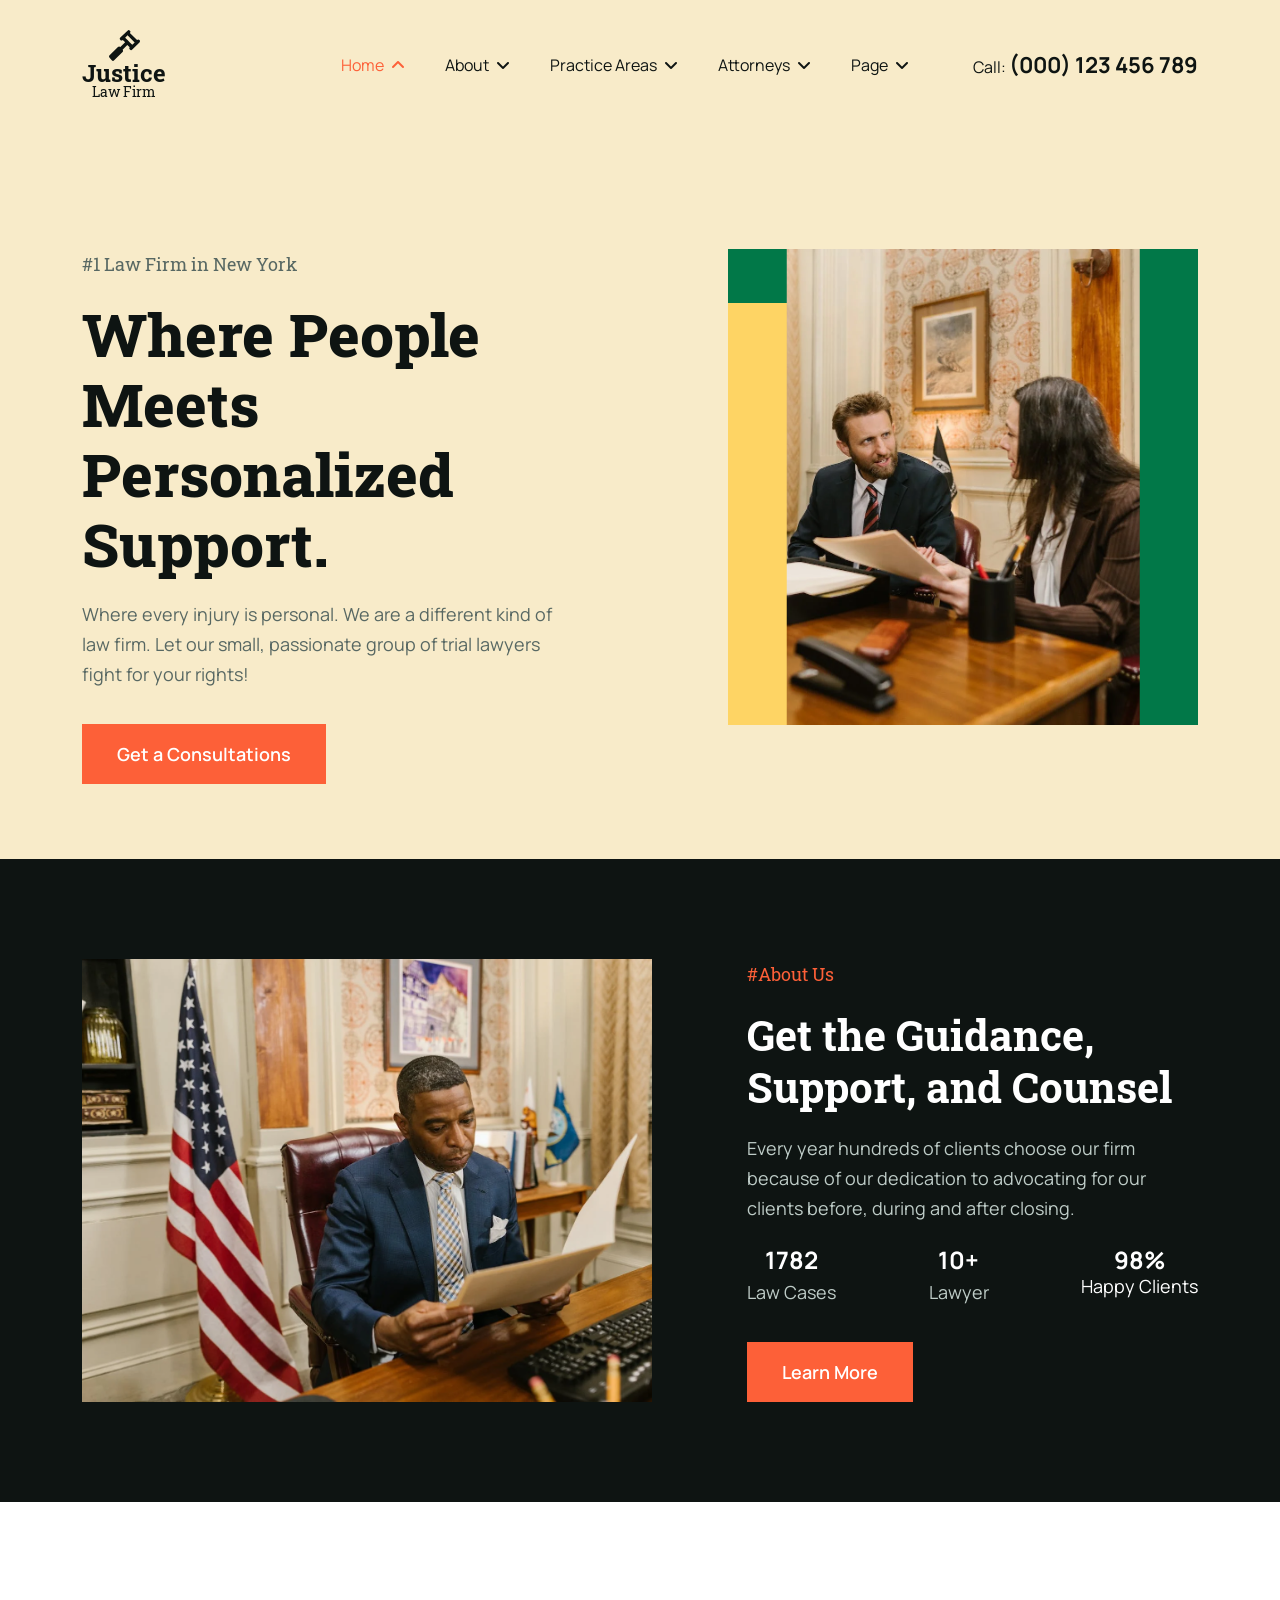
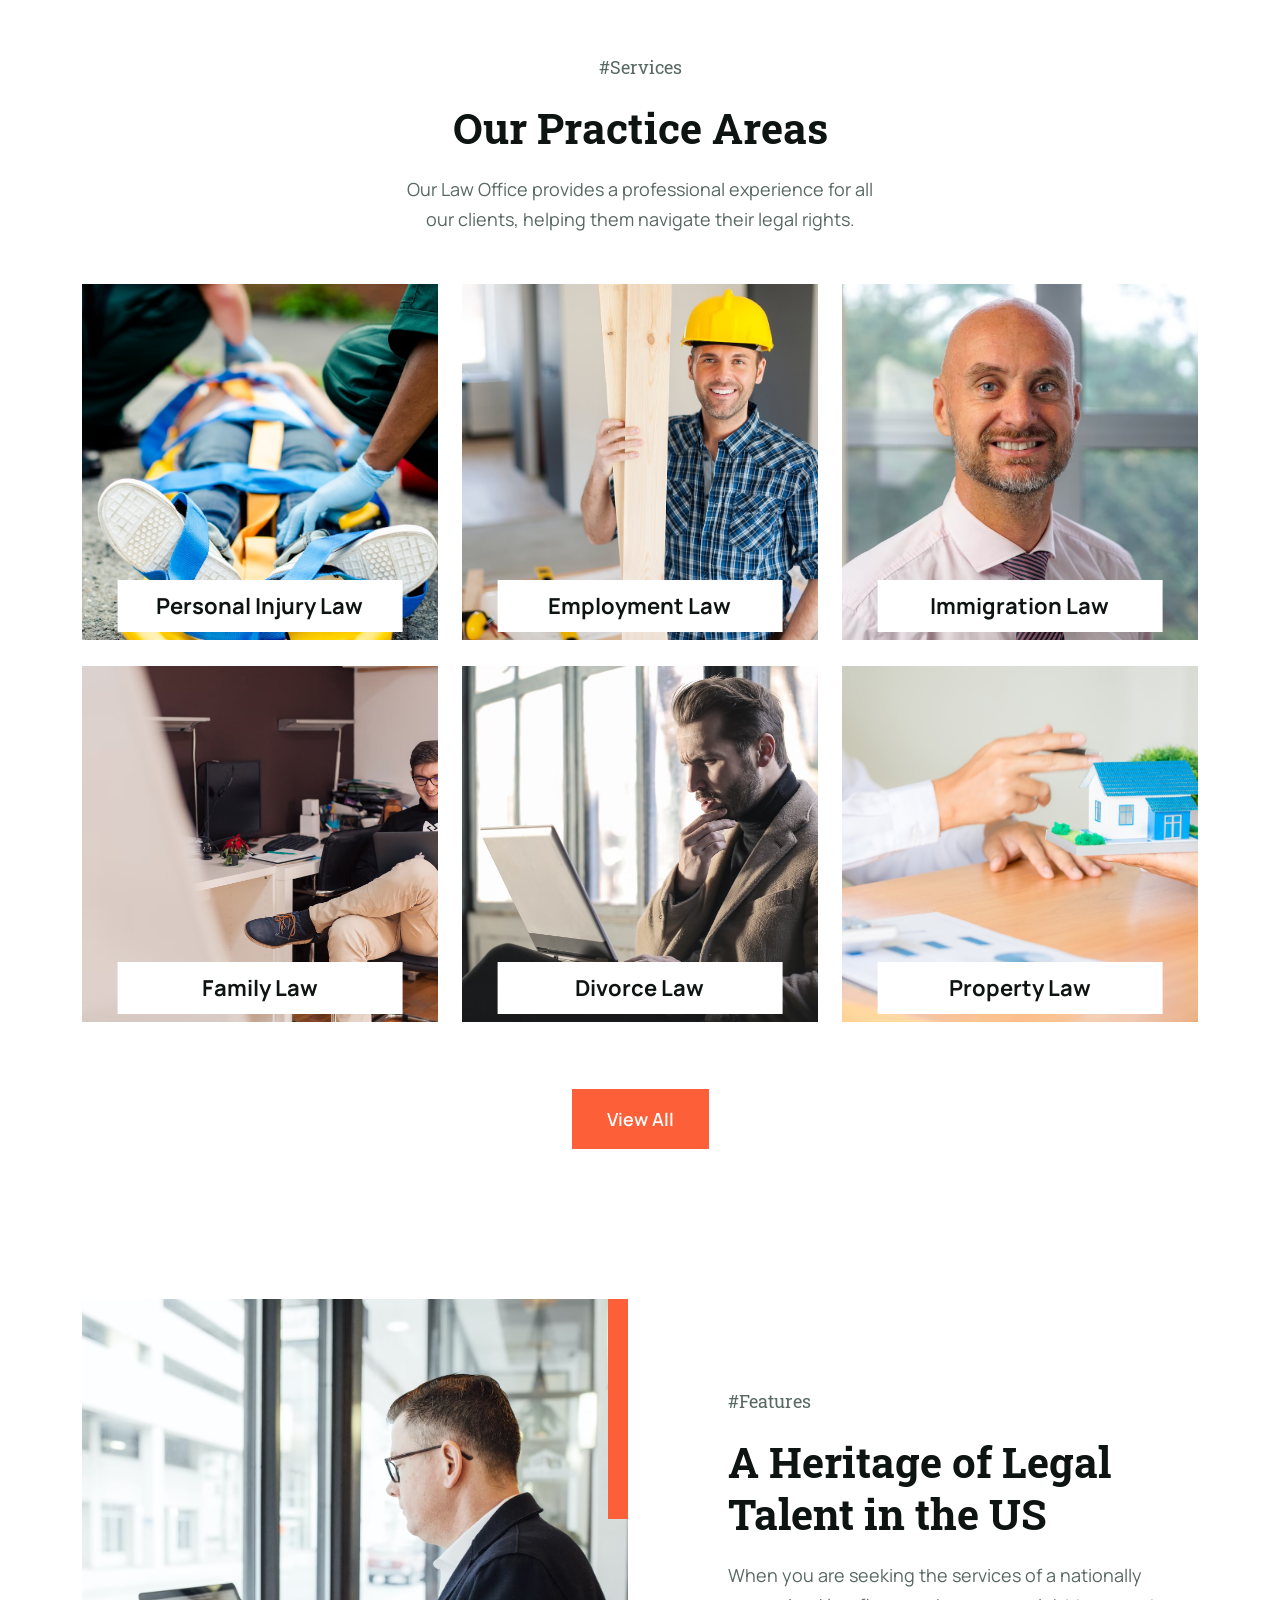
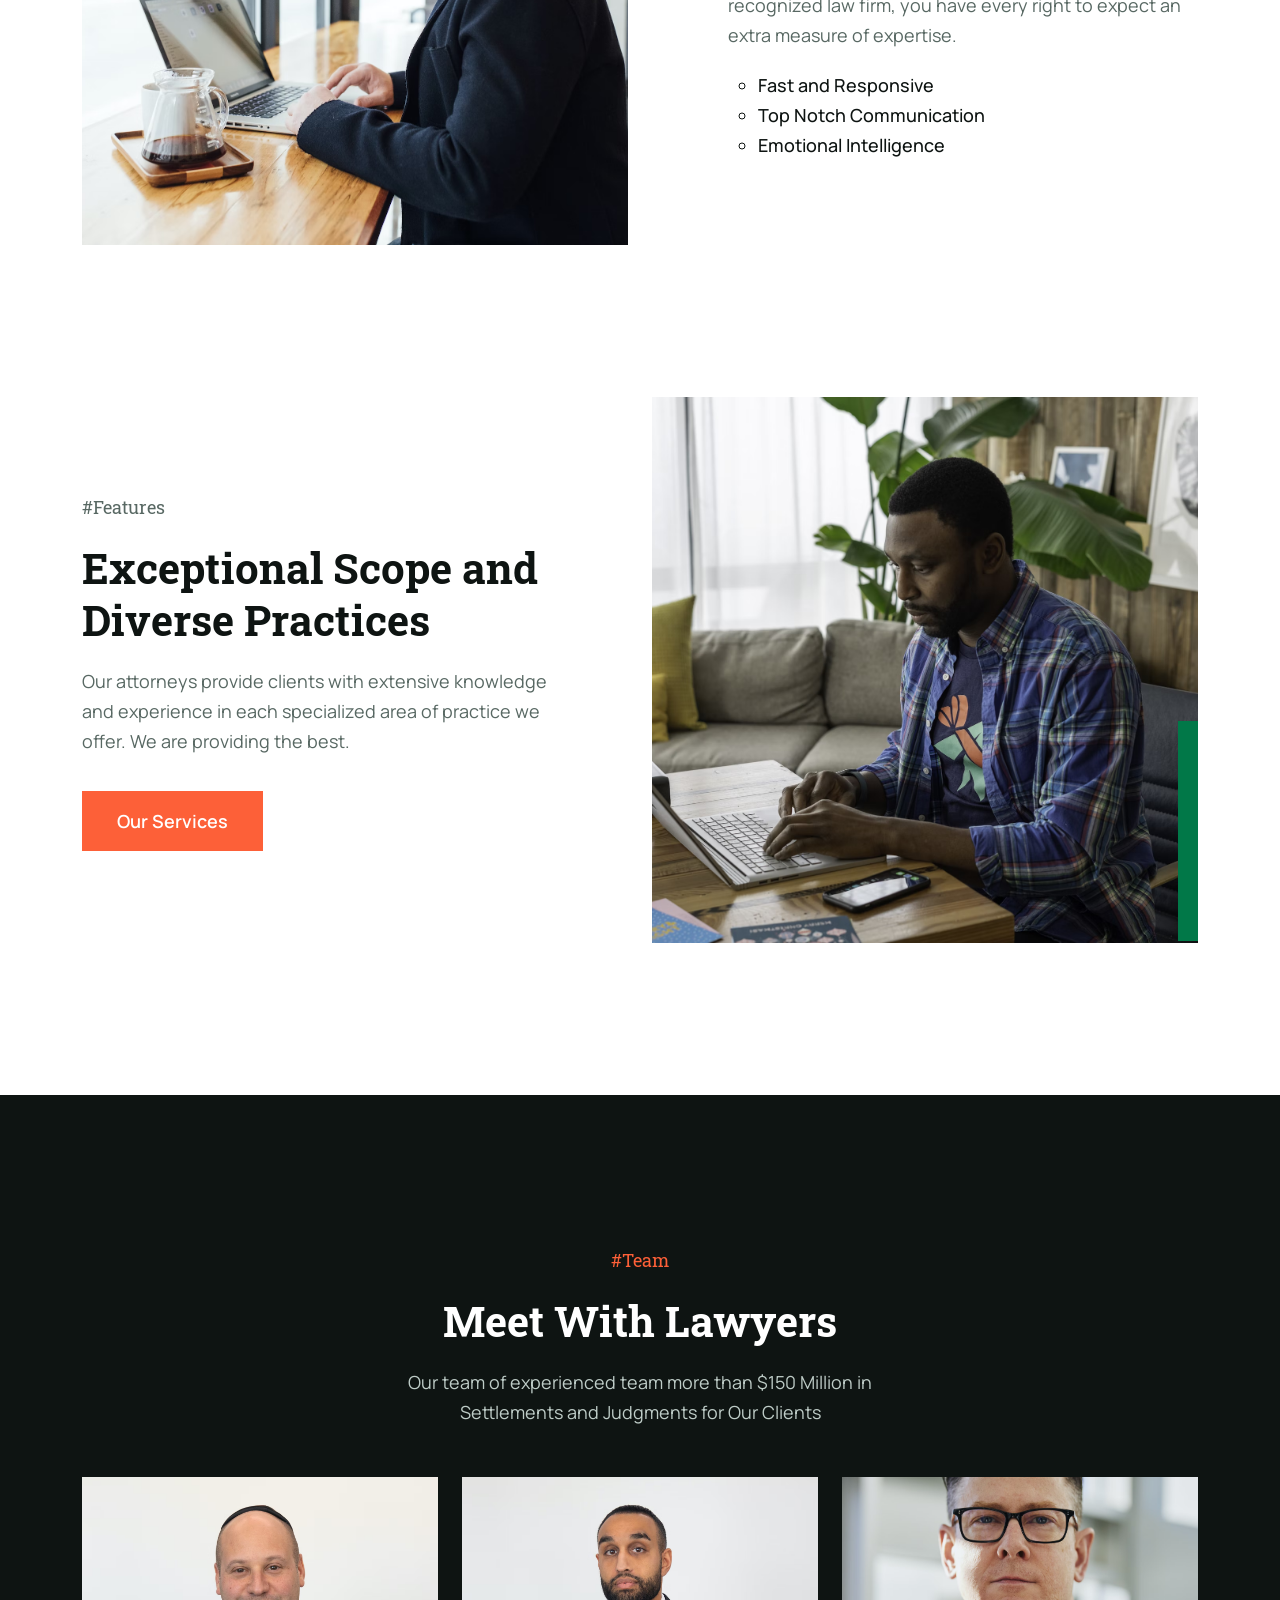
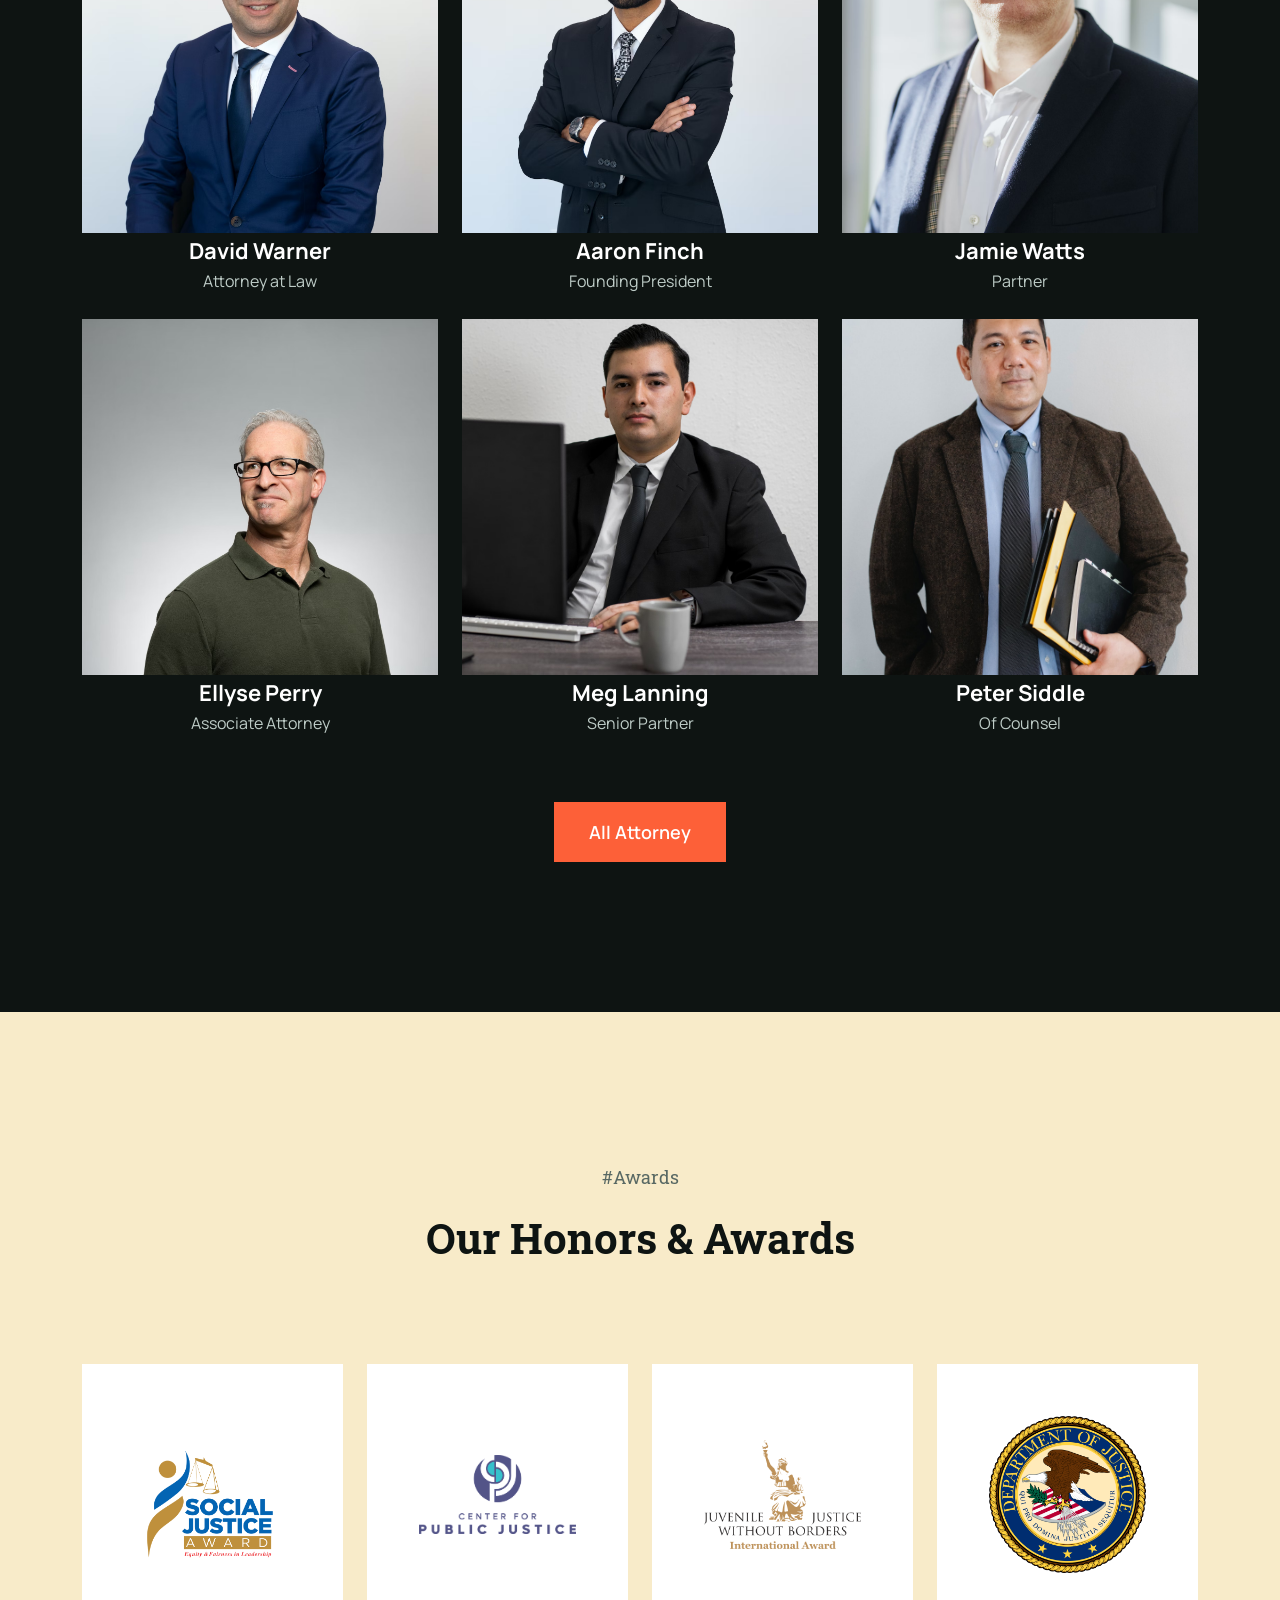
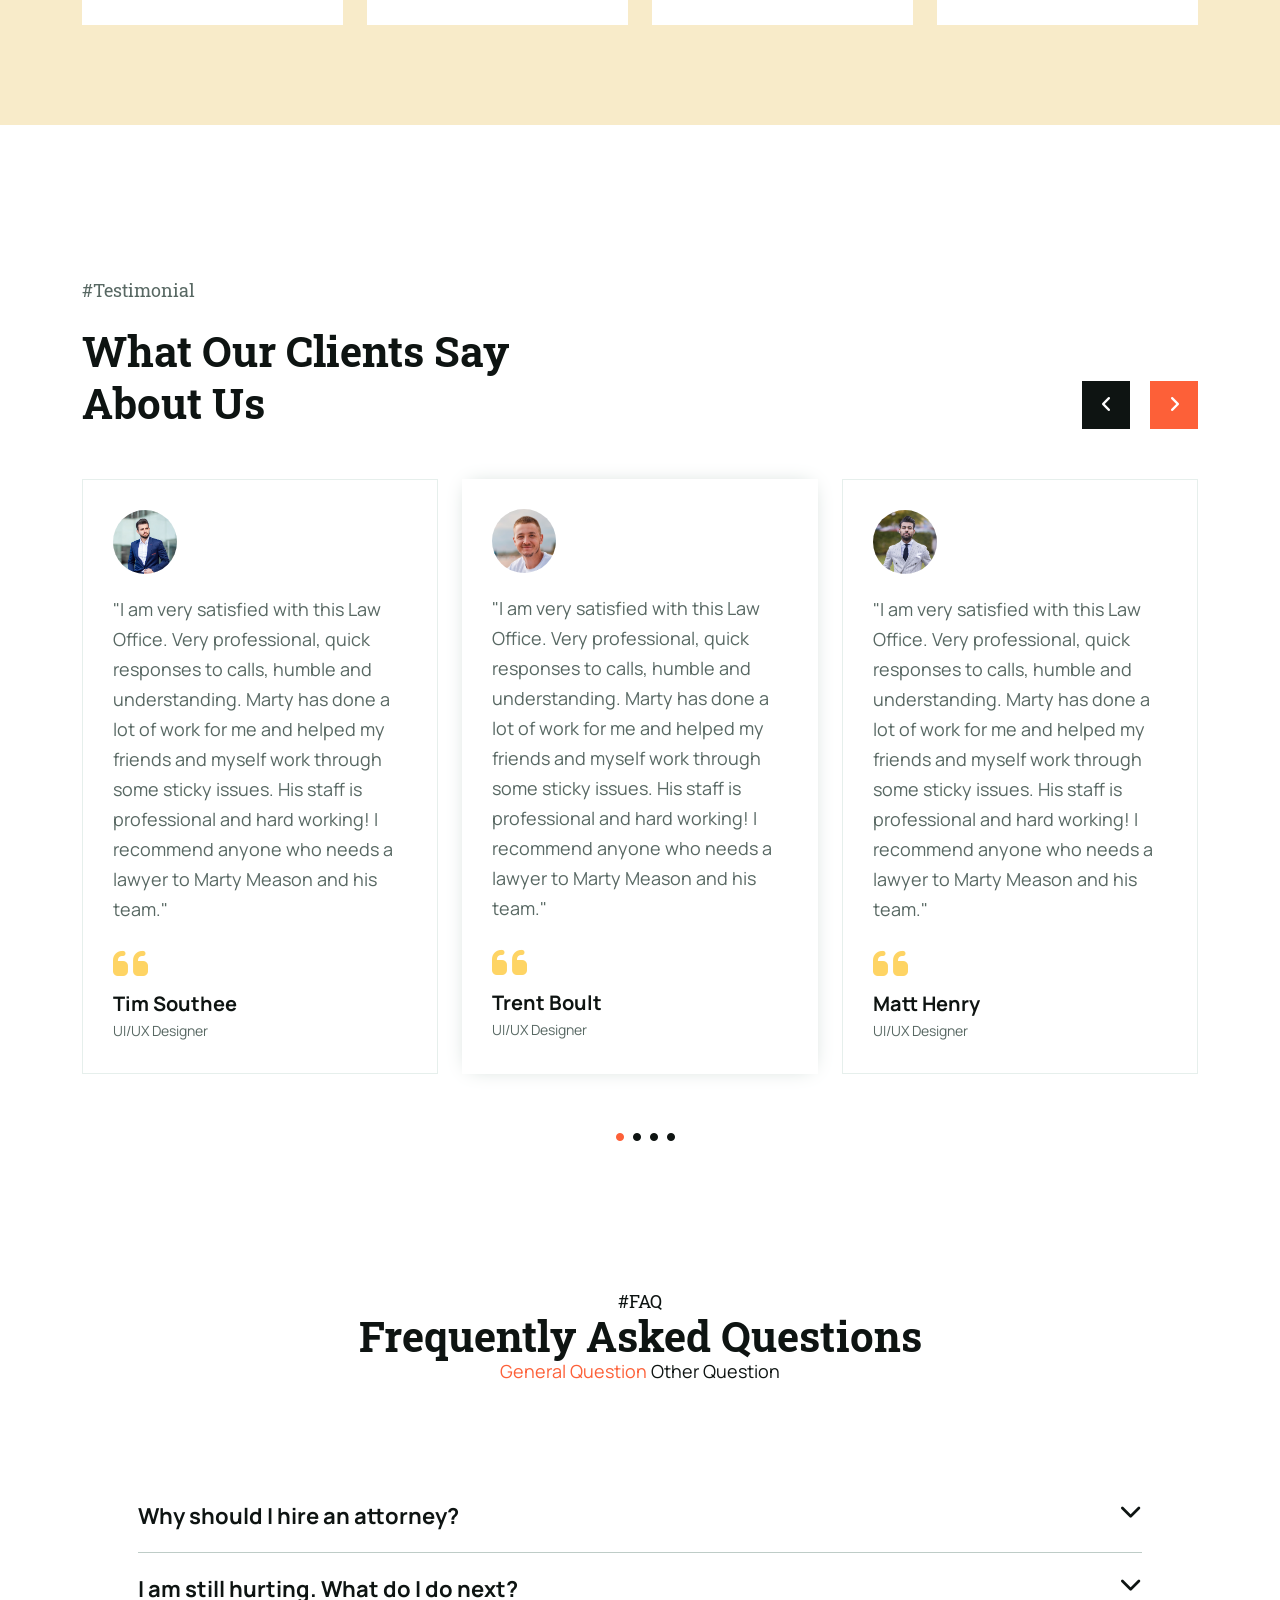
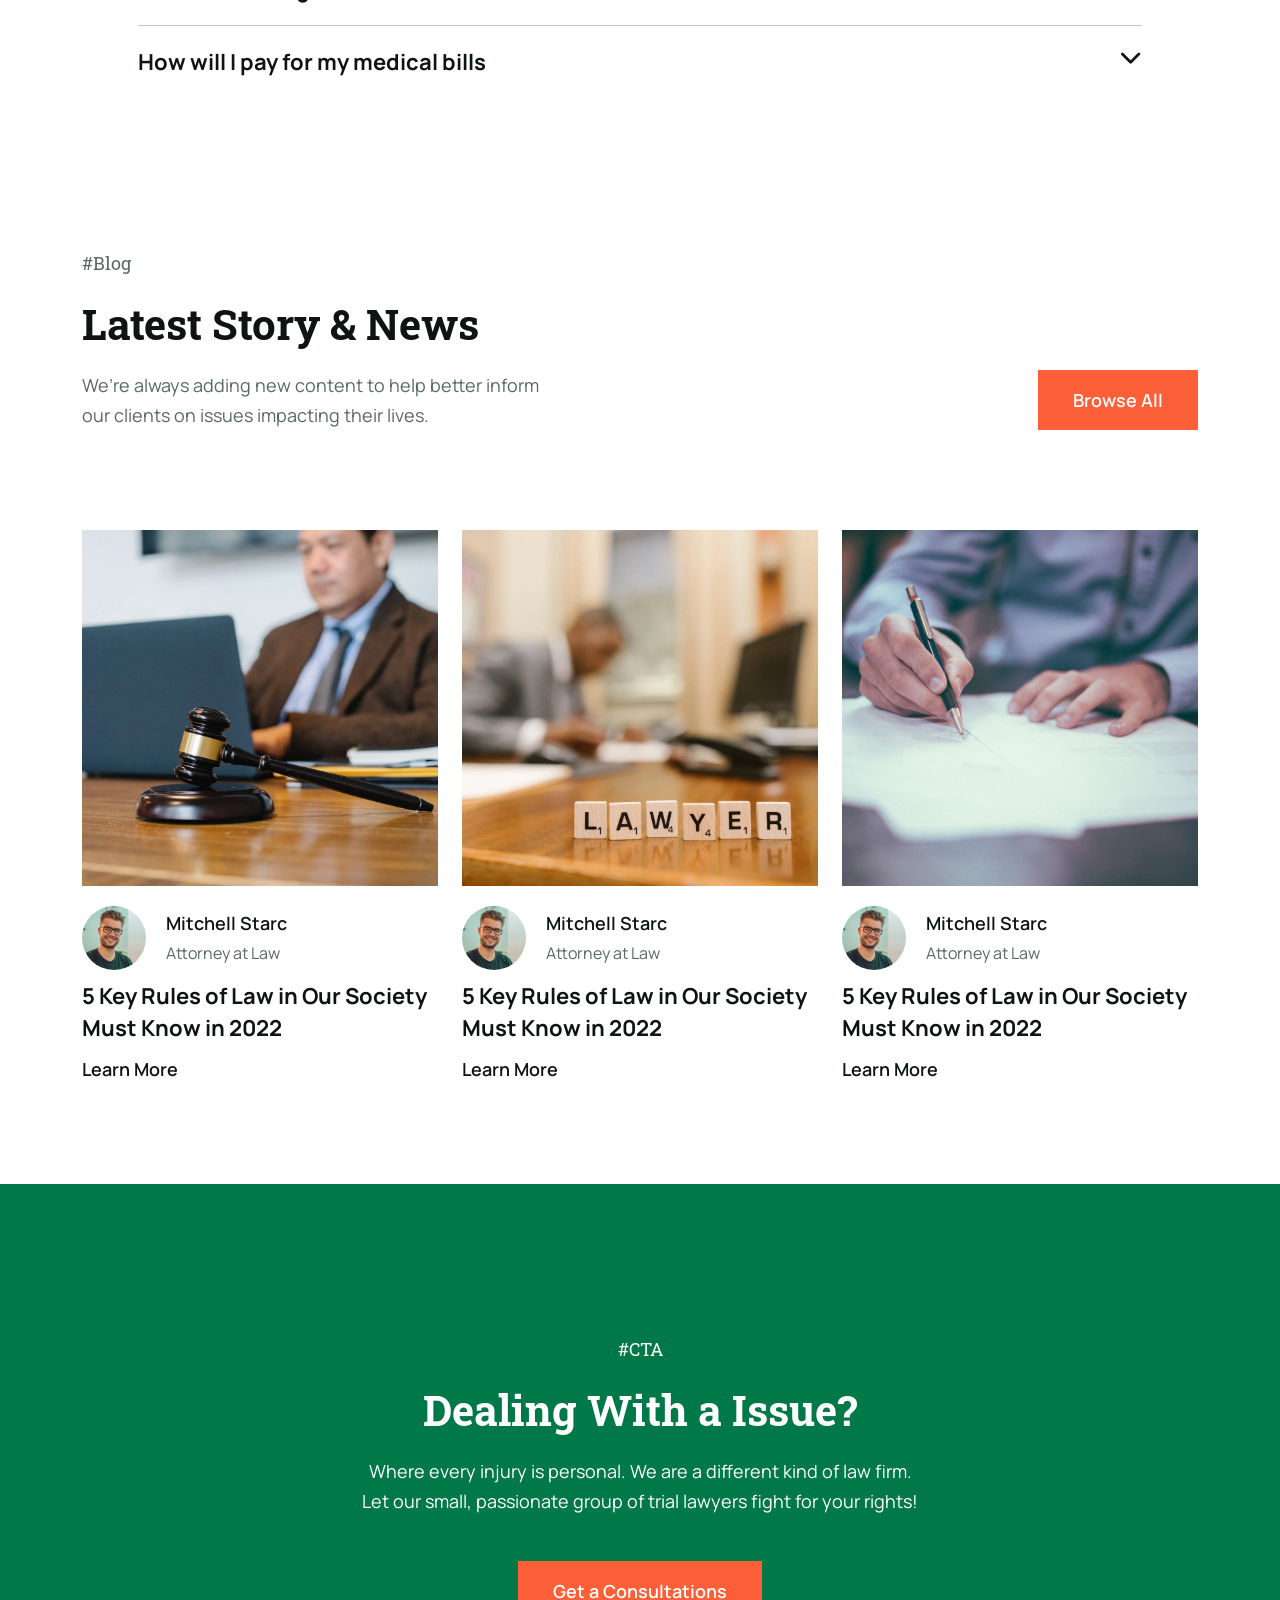
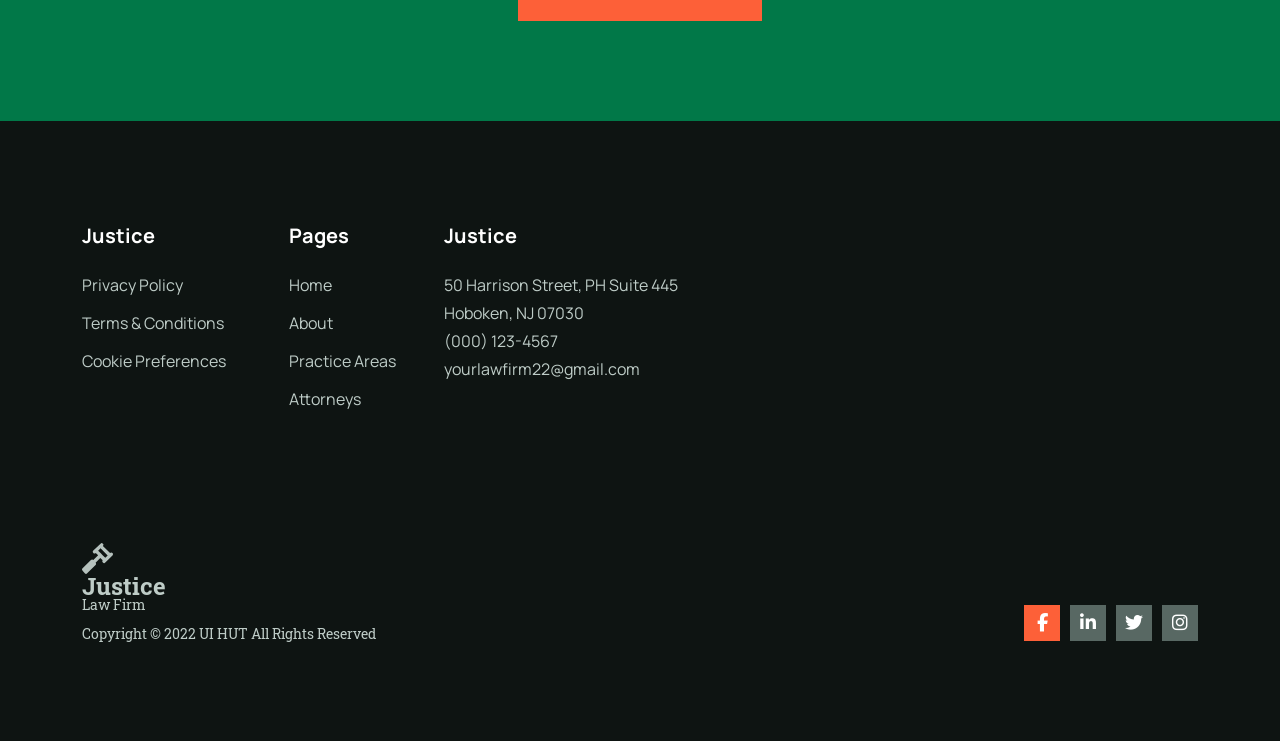
==== commit 8b2291b9: "fixed nav" ====
--- a/home.html
+++ b/home.html
@@ -68,10 +68,6 @@
                                         Home
                                         <i class="fa-solid fa-angle-up"></i>
                                     </div>
-                                    <div class="nav__item">About</div>
-                                    <div class="nav__item">Practice Areas</div>
-                                    <div class="nav__item">Attorneys</div>
-                                    <div class="nav__item">Page</div>
                                     <div class="nav__item">About</div>
                                     <div class="nav__item">Practice Areas</div>
                                     <div class="nav__item">Attorneys</div>
